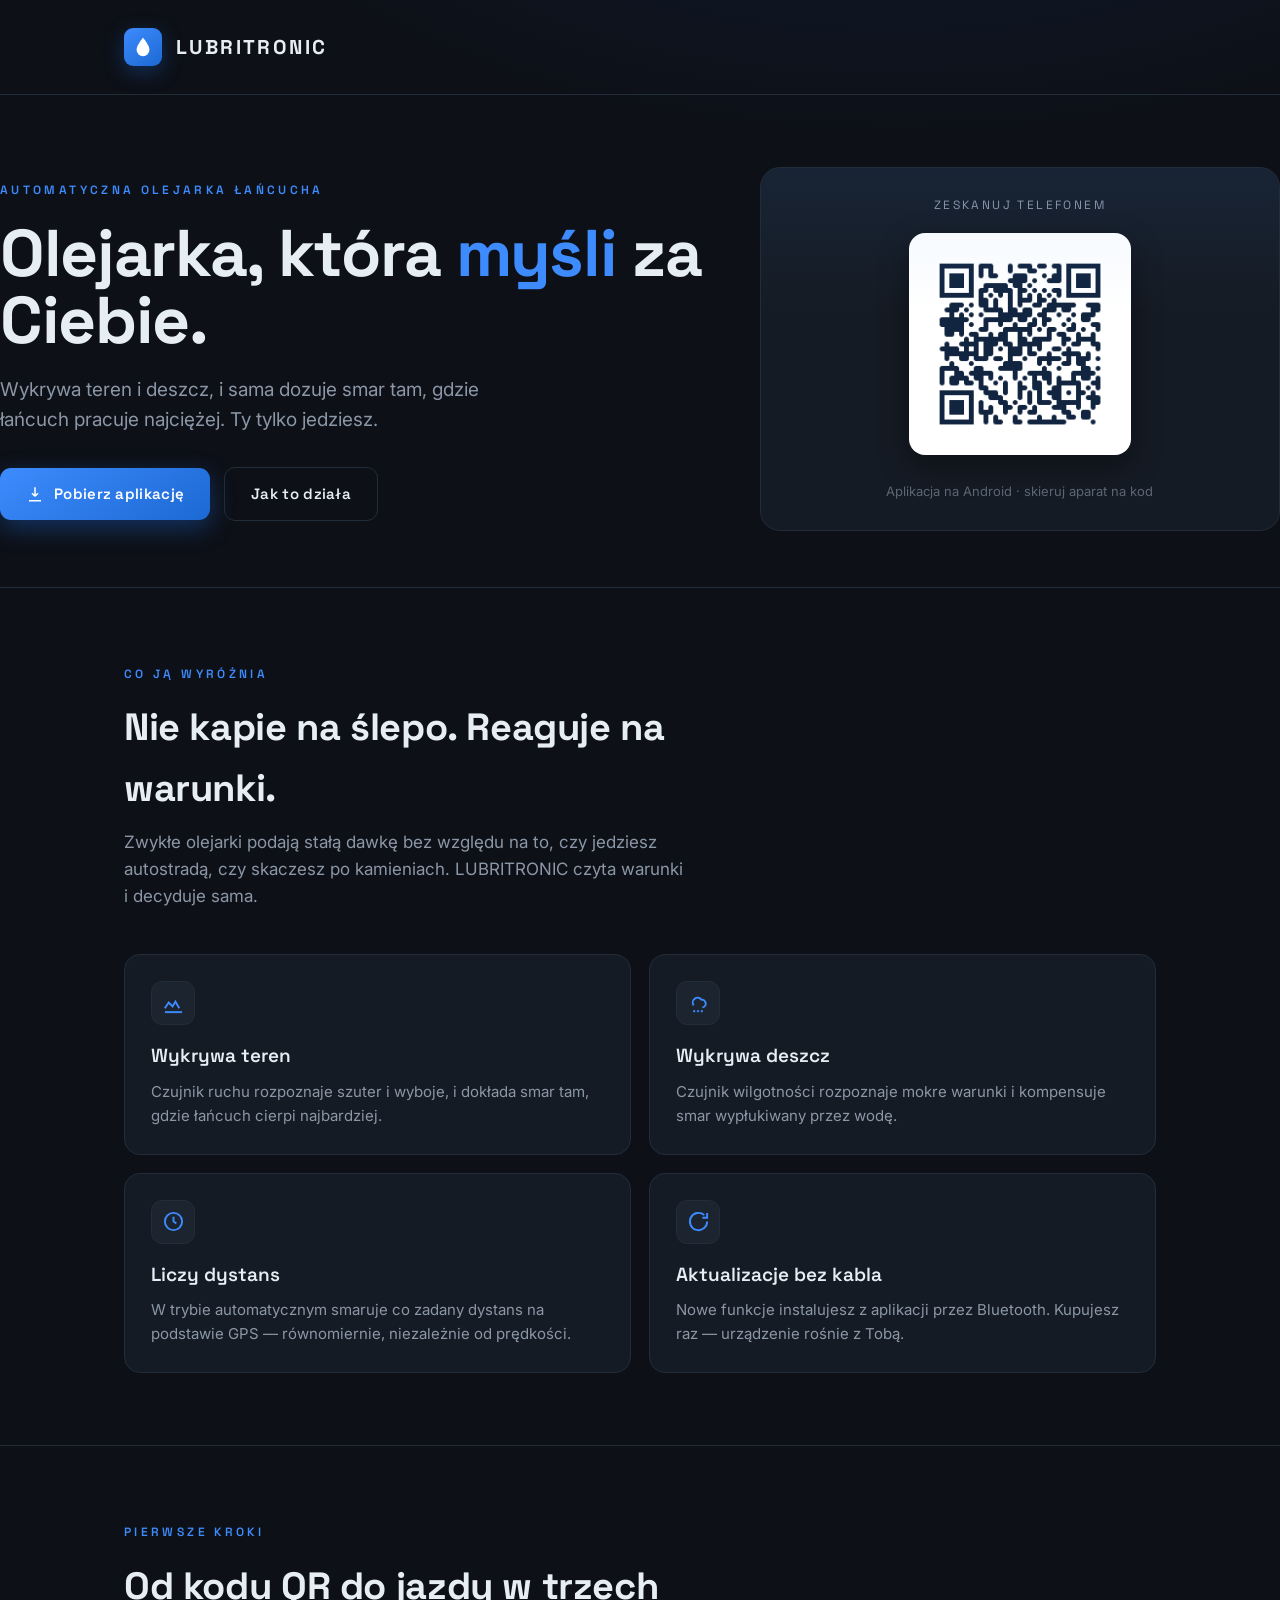
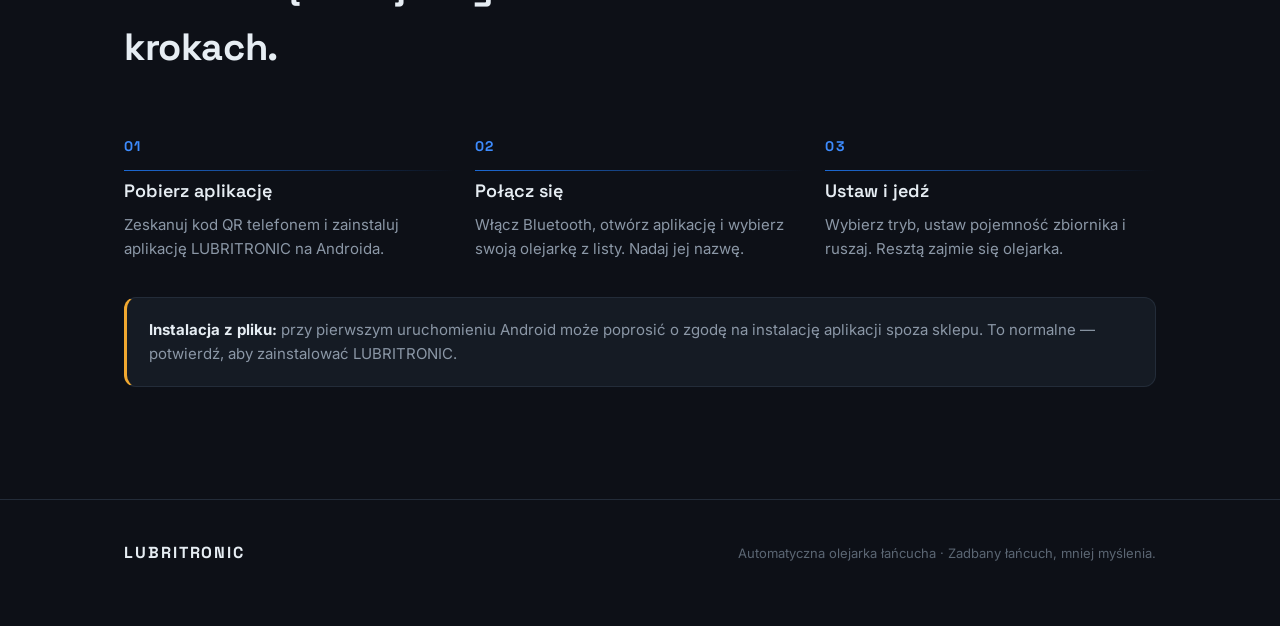
==== index.html @ fbd6f533 "Add files via upload" ====
<!DOCTYPE html>
<html lang="pl">
<head>
<meta charset="UTF-8">
<meta name="viewport" content="width=device-width, initial-scale=1.0">
<title>LUBRITRONIC — Automatyczna olejarka łańcucha</title>
<meta name="description" content="Inteligentna olejarka łańcucha motocyklowego. Wykrywa teren i deszcz, dozuje sama. Pobierz aplikację.">
<link rel="preconnect" href="https://fonts.googleapis.com">
<link rel="preconnect" href="https://fonts.gstatic.com" crossorigin>
<link href="https://fonts.googleapis.com/css2?family=Space+Grotesk:wght@400;500;600;700&family=Inter:wght@400;500;600&display=swap" rel="stylesheet">
<style>
  :root{
    --bg:#0d1017; --surface:#151b24; --surface2:#1c2430;
    --line:#232c39; --blue:#3d8bfd; --blue-deep:#1c69d4;
    --amber:#f0a830; --green:#00d880;
    --text:#e6edf3; --muted:#8b97a6; --dim:#5b6673;
  }
  *{margin:0;padding:0;box-sizing:border-box}
  html{scroll-behavior:smooth}
  body{
    background:var(--bg); color:var(--text);
    font-family:'Inter',system-ui,sans-serif; line-height:1.6;
    -webkit-font-smoothing:antialiased;
    background-image:radial-gradient(1200px 600px at 70% -10%, rgba(29,105,212,.14), transparent 60%);
  }
  .wrap{max-width:1080px;margin:0 auto;padding:0 24px}
  .mono-eyebrow{
    font-family:'Space Grotesk',sans-serif; font-size:12px; letter-spacing:.28em;
    text-transform:uppercase; color:var(--blue); font-weight:600;
  }

  /* HEADER */
  header{padding:28px 0; border-bottom:1px solid var(--line)}
  .brand{display:flex; align-items:center; gap:14px}
  .brand-mark{
    width:38px;height:38px;border-radius:9px;
    background:linear-gradient(145deg,var(--blue),var(--blue-deep));
    display:grid;place-items:center; box-shadow:0 6px 20px rgba(29,105,212,.35);
  }
  .brand-mark svg{width:22px;height:22px}
  .brand-name{font-family:'Space Grotesk',sans-serif; font-weight:700; font-size:20px; letter-spacing:.12em}

  /* HERO */
  .hero{padding:72px 0 56px; display:grid; grid-template-columns:1.15fr .85fr; gap:56px; align-items:center}
  .hero h1{
    font-family:'Space Grotesk',sans-serif; font-weight:700;
    font-size:clamp(38px,6vw,66px); line-height:1.02; letter-spacing:-.02em; margin:18px 0 20px;
  }
  .hero h1 em{font-style:normal; color:var(--blue)}
  .hero p.lead{font-size:19px; color:var(--muted); max-width:44ch; margin-bottom:32px}
  .cta-row{display:flex; gap:14px; flex-wrap:wrap; align-items:center}
  .btn{
    font-family:'Space Grotesk',sans-serif; font-weight:600; font-size:15px;
    padding:14px 26px; border-radius:11px; border:0; cursor:pointer;
    text-decoration:none; display:inline-flex; align-items:center; gap:10px; letter-spacing:.02em;
    transition:transform .15s ease, box-shadow .15s ease;
  }
  .btn-primary{background:linear-gradient(145deg,var(--blue),var(--blue-deep)); color:#fff; box-shadow:0 8px 24px rgba(29,105,212,.4)}
  .btn-primary:hover{transform:translateY(-2px); box-shadow:0 12px 30px rgba(29,105,212,.5)}
  .btn-ghost{background:transparent; color:var(--text); border:1px solid var(--line)}
  .btn-ghost:hover{border-color:var(--blue); color:var(--blue)}

  /* QR CARD */
  .qr-panel{
    background:var(--surface); border:1px solid var(--line); border-radius:20px;
    padding:28px; text-align:center; position:relative; overflow:hidden;
  }
  .qr-panel::before{
    content:""; position:absolute; inset:0;
    background:linear-gradient(180deg, rgba(61,139,253,.08), transparent 40%);
    pointer-events:none;
  }
  .qr-label{font-family:'Space Grotesk',sans-serif; font-size:12px; letter-spacing:.2em; text-transform:uppercase; color:var(--muted); margin-bottom:18px}
  .qr-frame{background:#fff; border-radius:16px; padding:16px; display:inline-block; box-shadow:0 10px 30px rgba(0,0,0,.4)}
  .qr-frame img{width:190px;height:190px;display:block}
  .qr-sub{margin-top:18px; font-size:13px; color:var(--dim)}

  /* FEATURES */
  .section{padding:72px 0; border-top:1px solid var(--line)}
  .section-head{margin-bottom:44px; max-width:56ch}
  .section-head h2{font-family:'Space Grotesk',sans-serif; font-size:clamp(26px,4vw,38px); font-weight:700; letter-spacing:-.01em; margin:12px 0 10px}
  .section-head p{color:var(--muted); font-size:17px}
  .grid{display:grid; grid-template-columns:repeat(2,1fr); gap:18px}
  .card{
    background:var(--surface); border:1px solid var(--line); border-radius:16px; padding:26px;
    transition:border-color .2s ease, transform .2s ease;
  }
  .card:hover{border-color:var(--blue-deep); transform:translateY(-3px)}
  .card-ico{width:44px;height:44px;border-radius:11px; background:var(--surface2); display:grid;place-items:center; margin-bottom:16px; border:1px solid var(--line)}
  .card-ico svg{width:23px;height:23px; stroke:var(--blue)}
  .card h3{font-family:'Space Grotesk',sans-serif; font-size:19px; font-weight:600; margin-bottom:8px}
  .card p{color:var(--muted); font-size:15px}

  /* STEPS */
  .steps{counter-reset:s; display:grid; grid-template-columns:repeat(3,1fr); gap:20px}
  .step{position:relative; padding-top:14px}
  .step::before{
    counter-increment:s; content:"0" counter(s);
    font-family:'Space Grotesk',sans-serif; font-size:14px; font-weight:700; color:var(--blue);
    letter-spacing:.1em; display:block; margin-bottom:12px;
  }
  .step h3{font-family:'Space Grotesk',sans-serif; font-size:18px; font-weight:600; margin-bottom:8px}
  .step p{color:var(--muted); font-size:15px}
  .step-line{height:1px; background:linear-gradient(90deg,var(--blue-deep),transparent); margin-bottom:6px}

  /* NOTE */
  .note{background:var(--surface); border:1px solid var(--line); border-left:3px solid var(--amber); border-radius:12px; padding:20px 22px; color:var(--muted); font-size:15px; margin-top:36px}
  .note b{color:var(--text)}

  /* FOOTER */
  footer{border-top:1px solid var(--line); padding:40px 0 60px; margin-top:40px}
  .foot-row{display:flex; justify-content:space-between; align-items:center; flex-wrap:wrap; gap:16px}
  .foot-brand{font-family:'Space Grotesk',sans-serif; font-weight:700; letter-spacing:.12em; font-size:16px}
  .foot-row p{color:var(--dim); font-size:13px}

  @media(max-width:820px){
    .hero{grid-template-columns:1fr; gap:40px; padding:48px 0}
    .grid{grid-template-columns:1fr}
    .steps{grid-template-columns:1fr; gap:28px}
  }
  @media(prefers-reduced-motion:reduce){*{transition:none!important}}
</style>
</head>
<body>

<header>
  <div class="wrap">
    <div class="brand">
      <div class="brand-mark">
        <svg viewBox="0 0 24 24" fill="none"><path d="M12 2C12 2 5 10 5 15a7 7 0 0 0 14 0c0-5-7-13-7-13Z" fill="#fff"/></svg>
      </div>
      <div class="brand-name">LUBRITRONIC</div>
    </div>
  </div>
</header>

<section class="hero">
  <div class="wrap" style="display:contents">
    <div>
      <span class="mono-eyebrow">Automatyczna olejarka łańcucha</span>
      <h1>Olejarka, która <em>myśli</em> za Ciebie.</h1>
      <p class="lead">Wykrywa teren i deszcz, i sama dozuje smar tam, gdzie łańcuch pracuje najciężej. Ty tylko jedziesz.</p>
      <div class="cta-row">
        <a class="btn btn-primary" href="#pobierz">
          <svg viewBox="0 0 24 24" width="18" height="18" fill="none" stroke="#fff" stroke-width="2"><path d="M12 3v12m0 0 4-4m-4 4-4-4M4 21h16"/></svg>
          Pobierz aplikację
        </a>
        <a class="btn btn-ghost" href="#jak">Jak to działa</a>
      </div>
    </div>
    <div id="pobierz">
      <div class="qr-panel">
        <div class="qr-label">Zeskanuj telefonem</div>
        <div class="qr-frame">
          <img src="[data-uri]" alt="Kod QR do pobrania aplikacji LUBRITRONIC">
        </div>
        <div class="qr-sub">Aplikacja na Android · skieruj aparat na kod</div>
      </div>
    </div>
  </div>
</section>

<section class="section" id="jak">
  <div class="wrap">
    <div class="section-head">
      <span class="mono-eyebrow">Co ją wyróżnia</span>
      <h2>Nie kapie na ślepo. Reaguje na warunki.</h2>
      <p>Zwykłe olejarki podają stałą dawkę bez względu na to, czy jedziesz autostradą, czy skaczesz po kamieniach. LUBRITRONIC czyta warunki i decyduje sama.</p>
    </div>
    <div class="grid">
      <div class="card">
        <div class="card-ico"><svg viewBox="0 0 24 24" fill="none" stroke-width="2"><path d="M3 17l4-6 4 4 3-5 4 7"/><path d="M3 21h18"/></svg></div>
        <h3>Wykrywa teren</h3>
        <p>Czujnik ruchu rozpoznaje szuter i wyboje, i dokłada smar tam, gdzie łańcuch cierpi najbardziej.</p>
      </div>
      <div class="card">
        <div class="card-ico"><svg viewBox="0 0 24 24" fill="none" stroke-width="2"><path d="M7 14a5 5 0 1 1 8-6 4 4 0 0 1 1 8"/><path d="M8 19l-1 2M12 19l-1 2M16 19l-1 2"/></svg></div>
        <h3>Wykrywa deszcz</h3>
        <p>Czujnik wilgotności rozpoznaje mokre warunki i kompensuje smar wypłukiwany przez wodę.</p>
      </div>
      <div class="card">
        <div class="card-ico"><svg viewBox="0 0 24 24" fill="none" stroke-width="2"><circle cx="12" cy="12" r="9"/><path d="M12 7v5l3 2"/></svg></div>
        <h3>Liczy dystans</h3>
        <p>W trybie automatycznym smaruje co zadany dystans na podstawie GPS — równomiernie, niezależnie od prędkości.</p>
      </div>
      <div class="card">
        <div class="card-ico"><svg viewBox="0 0 24 24" fill="none" stroke-width="2"><path d="M21 12a9 9 0 1 1-3-6.7"/><path d="M21 3v5h-5"/></svg></div>
        <h3>Aktualizacje bez kabla</h3>
        <p>Nowe funkcje instalujesz z aplikacji przez Bluetooth. Kupujesz raz — urządzenie rośnie z Tobą.</p>
      </div>
    </div>
  </div>
</section>

<section class="section">
  <div class="wrap">
    <div class="section-head">
      <span class="mono-eyebrow">Pierwsze kroki</span>
      <h2>Od kodu QR do jazdy w trzech krokach.</h2>
    </div>
    <div class="steps">
      <div class="step">
        <div class="step-line"></div>
        <h3>Pobierz aplikację</h3>
        <p>Zeskanuj kod QR telefonem i zainstaluj aplikację LUBRITRONIC na Androida.</p>
      </div>
      <div class="step">
        <div class="step-line"></div>
        <h3>Połącz się</h3>
        <p>Włącz Bluetooth, otwórz aplikację i wybierz swoją olejarkę z listy. Nadaj jej nazwę.</p>
      </div>
      <div class="step">
        <div class="step-line"></div>
        <h3>Ustaw i jedź</h3>
        <p>Wybierz tryb, ustaw pojemność zbiornika i ruszaj. Resztą zajmie się olejarka.</p>
      </div>
    </div>
    <div class="note">
      <b>Instalacja z pliku:</b> przy pierwszym uruchomieniu Android może poprosić o zgodę na instalację aplikacji spoza sklepu. To normalne — potwierdź, aby zainstalować LUBRITRONIC.
    </div>
  </div>
</section>

<footer>
  <div class="wrap">
    <div class="foot-row">
      <div class="foot-brand">LUBRITRONIC</div>
      <p>Automatyczna olejarka łańcucha · Zadbany łańcuch, mniej myślenia.</p>
    </div>
  </div>
</footer>

</body>
</html>
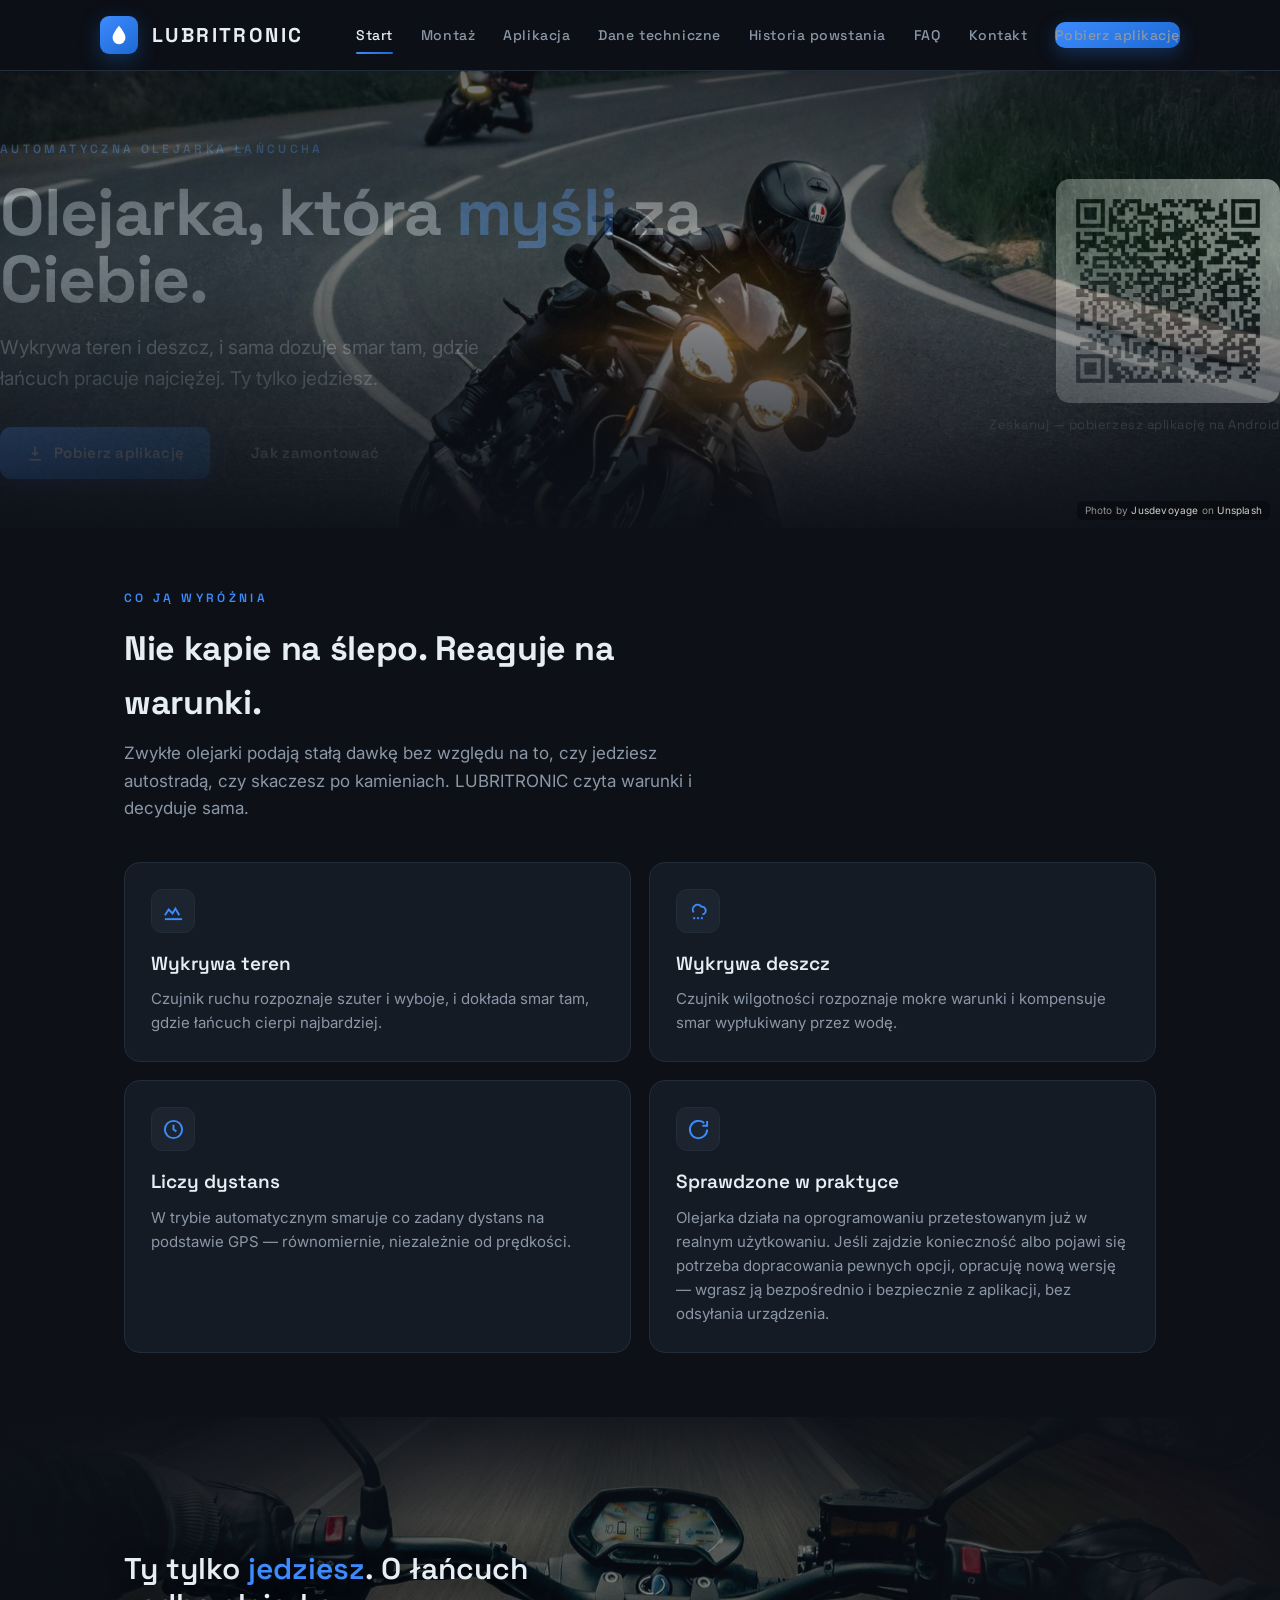
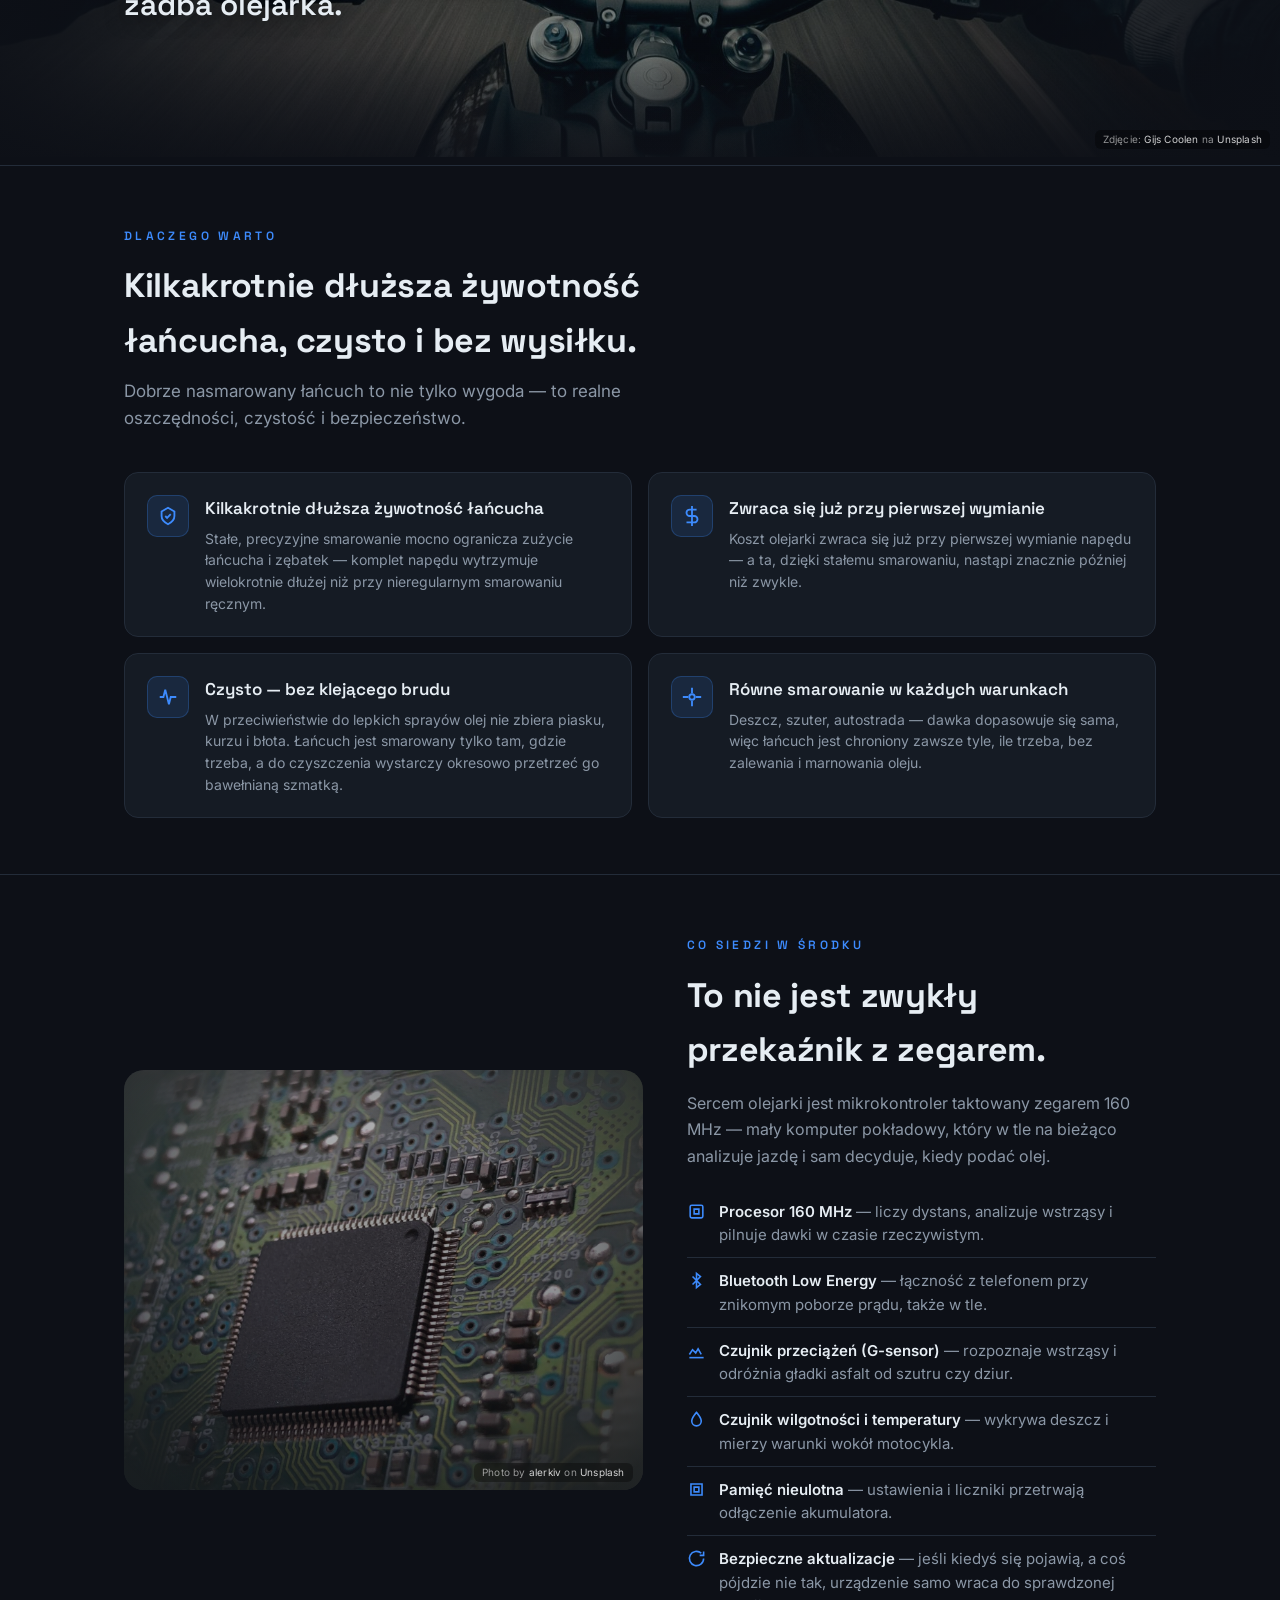
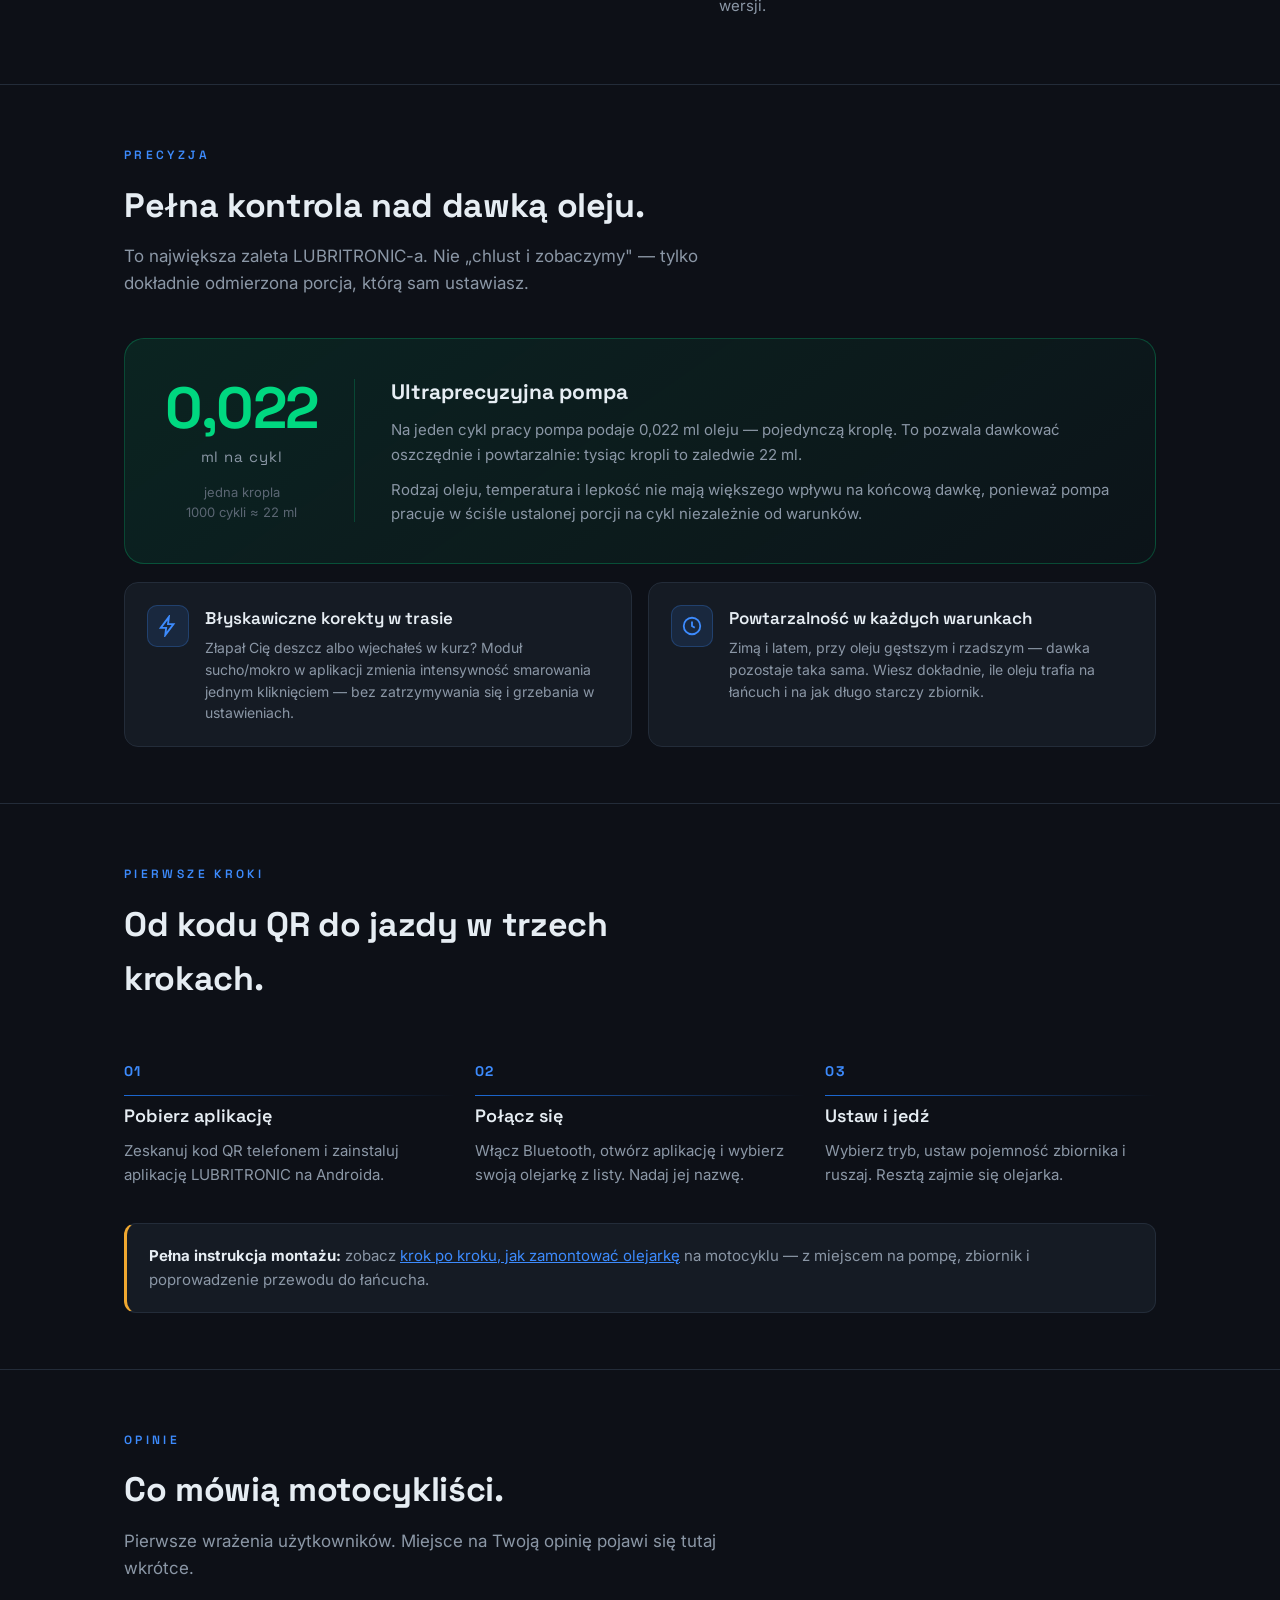
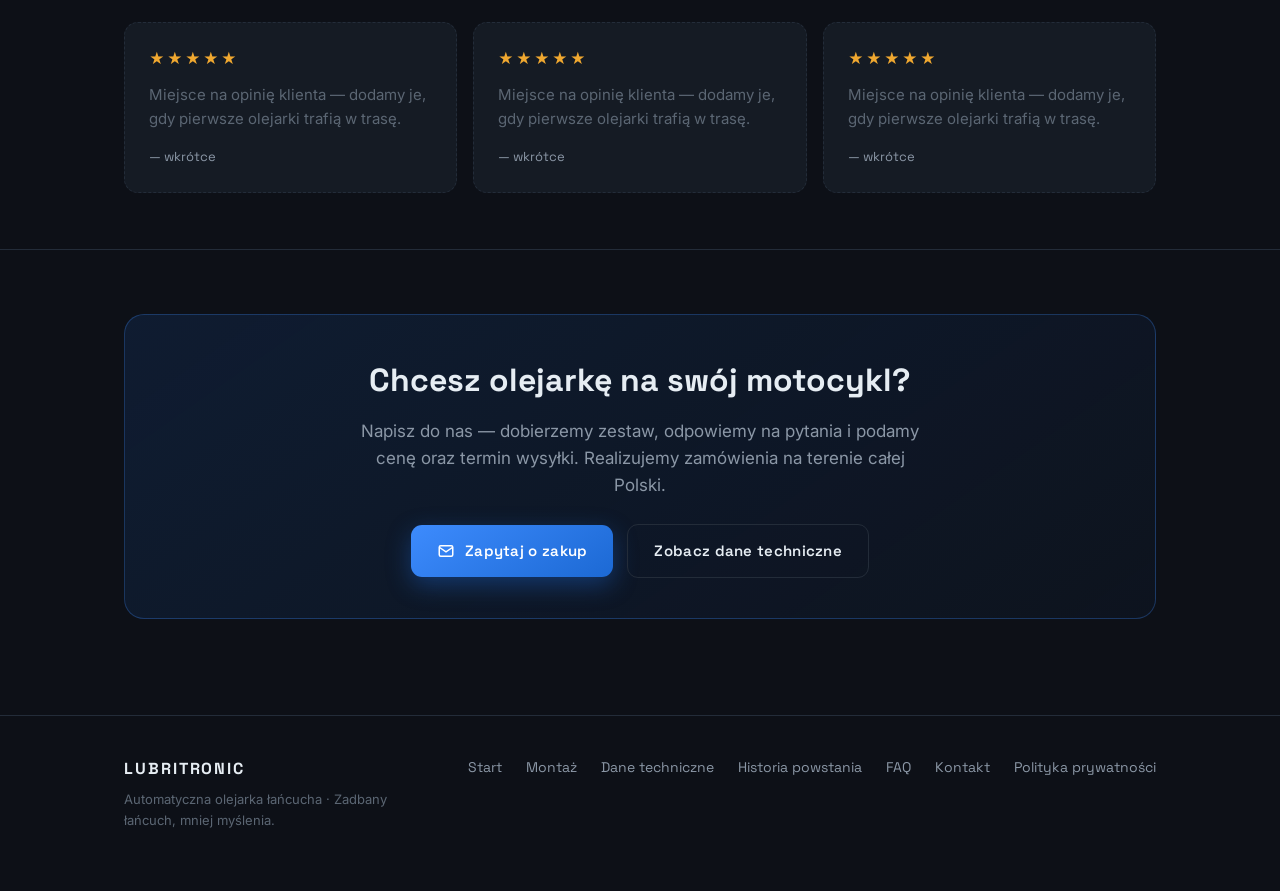
==== commit dce08f22: "strona v13 - nowe screeny, kompensacja temp, poprawki tekstow" ====
--- a/index.html
+++ b/index.html
@@ -5,218 +5,266 @@
 <meta name="viewport" content="width=device-width, initial-scale=1.0">
 <title>LUBRITRONIC — Automatyczna olejarka łańcucha</title>
 <meta name="description" content="Inteligentna olejarka łańcucha motocyklowego. Wykrywa teren i deszcz, dozuje sama. Pobierz aplikację.">
+<link rel="icon" type="image/svg+xml" href="favicon.svg">
 <link rel="preconnect" href="https://fonts.googleapis.com">
 <link rel="preconnect" href="https://fonts.gstatic.com" crossorigin>
 <link href="https://fonts.googleapis.com/css2?family=Space+Grotesk:wght@400;500;600;700&family=Inter:wght@400;500;600&display=swap" rel="stylesheet">
-<style>
-  :root{
-    --bg:#0d1017; --surface:#151b24; --surface2:#1c2430;
-    --line:#232c39; --blue:#3d8bfd; --blue-deep:#1c69d4;
-    --amber:#f0a830; --green:#00d880;
-    --text:#e6edf3; --muted:#8b97a6; --dim:#5b6673;
-  }
-  *{margin:0;padding:0;box-sizing:border-box}
-  html{scroll-behavior:smooth}
-  body{
-    background:var(--bg); color:var(--text);
-    font-family:'Inter',system-ui,sans-serif; line-height:1.6;
-    -webkit-font-smoothing:antialiased;
-    background-image:radial-gradient(1200px 600px at 70% -10%, rgba(29,105,212,.14), transparent 60%);
-  }
-  .wrap{max-width:1080px;margin:0 auto;padding:0 24px}
-  .mono-eyebrow{
-    font-family:'Space Grotesk',sans-serif; font-size:12px; letter-spacing:.28em;
-    text-transform:uppercase; color:var(--blue); font-weight:600;
-  }
-
-  /* HEADER */
-  header{padding:28px 0; border-bottom:1px solid var(--line)}
-  .brand{display:flex; align-items:center; gap:14px}
-  .brand-mark{
-    width:38px;height:38px;border-radius:9px;
-    background:linear-gradient(145deg,var(--blue),var(--blue-deep));
-    display:grid;place-items:center; box-shadow:0 6px 20px rgba(29,105,212,.35);
-  }
-  .brand-mark svg{width:22px;height:22px}
-  .brand-name{font-family:'Space Grotesk',sans-serif; font-weight:700; font-size:20px; letter-spacing:.12em}
-
-  /* HERO */
-  .hero{padding:72px 0 56px; display:grid; grid-template-columns:1.15fr .85fr; gap:56px; align-items:center}
-  .hero h1{
-    font-family:'Space Grotesk',sans-serif; font-weight:700;
-    font-size:clamp(38px,6vw,66px); line-height:1.02; letter-spacing:-.02em; margin:18px 0 20px;
-  }
-  .hero h1 em{font-style:normal; color:var(--blue)}
-  .hero p.lead{font-size:19px; color:var(--muted); max-width:44ch; margin-bottom:32px}
-  .cta-row{display:flex; gap:14px; flex-wrap:wrap; align-items:center}
-  .btn{
-    font-family:'Space Grotesk',sans-serif; font-weight:600; font-size:15px;
-    padding:14px 26px; border-radius:11px; border:0; cursor:pointer;
-    text-decoration:none; display:inline-flex; align-items:center; gap:10px; letter-spacing:.02em;
-    transition:transform .15s ease, box-shadow .15s ease;
-  }
-  .btn-primary{background:linear-gradient(145deg,var(--blue),var(--blue-deep)); color:#fff; box-shadow:0 8px 24px rgba(29,105,212,.4)}
-  .btn-primary:hover{transform:translateY(-2px); box-shadow:0 12px 30px rgba(29,105,212,.5)}
-  .btn-ghost{background:transparent; color:var(--text); border:1px solid var(--line)}
-  .btn-ghost:hover{border-color:var(--blue); color:var(--blue)}
-
-  /* QR CARD */
-  .qr-panel{
-    background:var(--surface); border:1px solid var(--line); border-radius:20px;
-    padding:28px; text-align:center; position:relative; overflow:hidden;
-  }
-  .qr-panel::before{
-    content:""; position:absolute; inset:0;
-    background:linear-gradient(180deg, rgba(61,139,253,.08), transparent 40%);
-    pointer-events:none;
-  }
-  .qr-label{font-family:'Space Grotesk',sans-serif; font-size:12px; letter-spacing:.2em; text-transform:uppercase; color:var(--muted); margin-bottom:18px}
-  .qr-frame{background:#fff; border-radius:16px; padding:16px; display:inline-block; box-shadow:0 10px 30px rgba(0,0,0,.4)}
-  .qr-frame img{width:190px;height:190px;display:block}
-  .qr-sub{margin-top:18px; font-size:13px; color:var(--dim)}
-
-  /* FEATURES */
-  .section{padding:72px 0; border-top:1px solid var(--line)}
-  .section-head{margin-bottom:44px; max-width:56ch}
-  .section-head h2{font-family:'Space Grotesk',sans-serif; font-size:clamp(26px,4vw,38px); font-weight:700; letter-spacing:-.01em; margin:12px 0 10px}
-  .section-head p{color:var(--muted); font-size:17px}
-  .grid{display:grid; grid-template-columns:repeat(2,1fr); gap:18px}
-  .card{
-    background:var(--surface); border:1px solid var(--line); border-radius:16px; padding:26px;
-    transition:border-color .2s ease, transform .2s ease;
-  }
-  .card:hover{border-color:var(--blue-deep); transform:translateY(-3px)}
-  .card-ico{width:44px;height:44px;border-radius:11px; background:var(--surface2); display:grid;place-items:center; margin-bottom:16px; border:1px solid var(--line)}
-  .card-ico svg{width:23px;height:23px; stroke:var(--blue)}
-  .card h3{font-family:'Space Grotesk',sans-serif; font-size:19px; font-weight:600; margin-bottom:8px}
-  .card p{color:var(--muted); font-size:15px}
-
-  /* STEPS */
-  .steps{counter-reset:s; display:grid; grid-template-columns:repeat(3,1fr); gap:20px}
-  .step{position:relative; padding-top:14px}
-  .step::before{
-    counter-increment:s; content:"0" counter(s);
-    font-family:'Space Grotesk',sans-serif; font-size:14px; font-weight:700; color:var(--blue);
-    letter-spacing:.1em; display:block; margin-bottom:12px;
-  }
-  .step h3{font-family:'Space Grotesk',sans-serif; font-size:18px; font-weight:600; margin-bottom:8px}
-  .step p{color:var(--muted); font-size:15px}
-  .step-line{height:1px; background:linear-gradient(90deg,var(--blue-deep),transparent); margin-bottom:6px}
-
-  /* NOTE */
-  .note{background:var(--surface); border:1px solid var(--line); border-left:3px solid var(--amber); border-radius:12px; padding:20px 22px; color:var(--muted); font-size:15px; margin-top:36px}
-  .note b{color:var(--text)}
-
-  /* FOOTER */
-  footer{border-top:1px solid var(--line); padding:40px 0 60px; margin-top:40px}
-  .foot-row{display:flex; justify-content:space-between; align-items:center; flex-wrap:wrap; gap:16px}
-  .foot-brand{font-family:'Space Grotesk',sans-serif; font-weight:700; letter-spacing:.12em; font-size:16px}
-  .foot-row p{color:var(--dim); font-size:13px}
-
-  @media(max-width:820px){
-    .hero{grid-template-columns:1fr; gap:40px; padding:48px 0}
-    .grid{grid-template-columns:1fr}
-    .steps{grid-template-columns:1fr; gap:28px}
-  }
-  @media(prefers-reduced-motion:reduce){*{transition:none!important}}
-</style>
+<link rel="stylesheet" href="style.css">
 </head>
 <body>
 
 <header>
-  <div class="wrap">
-    <div class="brand">
+  <div class="wrap nav">
+    <a class="brand" href="index.html">
       <div class="brand-mark">
         <svg viewBox="0 0 24 24" fill="none"><path d="M12 2C12 2 5 10 5 15a7 7 0 0 0 14 0c0-5-7-13-7-13Z" fill="#fff"/></svg>
       </div>
       <div class="brand-name">LUBRITRONIC</div>
-    </div>
+    </a>
+    <button class="nav-toggle" aria-label="Menu" onclick="document.getElementById('navlinks').classList.toggle('show')">
+      <svg viewBox="0 0 24 24" fill="none" stroke-width="2"><path d="M4 6h16M4 12h16M4 18h16"/></svg>
+    </button>
+    <ul class="nav-links" id="navlinks">
+      <li><a href="index.html" class="active">Start</a></li>
+      <li><a href="montaz.html">Montaż</a></li>
+      <li><a href="aplikacja.html">Aplikacja</a></li>
+      <li><a href="dane.html">Dane techniczne</a></li>
+      <li><a href="historia-powstania.html">Historia powstania</a></li>
+      <li><a href="faq.html">FAQ</a></li>
+      <li><a href="kontakt.html">Kontakt</a></li>
+      <li><a href="https://drive.usercontent.google.com/download?id=1QvqHh__F5-ibLGWXdDCIIiWxTKz9BSBk&export=download&confirm=t" class="nav-cta">Pobierz aplikację</a></li>
+    </ul>
   </div>
 </header>
 
-<section class="hero">
-  <div class="wrap" style="display:contents">
-    <div>
-      <span class="mono-eyebrow">Automatyczna olejarka łańcucha</span>
-      <h1>Olejarka, która <em>myśli</em> za Ciebie.</h1>
-      <p class="lead">Wykrywa teren i deszcz, i sama dozuje smar tam, gdzie łańcuch pracuje najciężej. Ty tylko jedziesz.</p>
-      <div class="cta-row">
-        <a class="btn btn-primary" href="#pobierz">
-          <svg viewBox="0 0 24 24" width="18" height="18" fill="none" stroke="#fff" stroke-width="2"><path d="M12 3v12m0 0 4-4m-4 4-4-4M4 21h16"/></svg>
-          Pobierz aplikację
-        </a>
-        <a class="btn btn-ghost" href="#jak">Jak to działa</a>
-      </div>
-    </div>
-    <div id="pobierz">
-      <div class="qr-panel">
-        <div class="qr-label">Zeskanuj telefonem</div>
-        <div class="qr-frame">
-          <img src="[data-uri]" alt="Kod QR do pobrania aplikacji LUBRITRONIC">
+<div class="hero-vignette">
+  <div class="hero-bg"></div>
+  <div class="hero-fade"></div>
+  <div class="photo-credit">Photo by <a href="https://unsplash.com/@jusdevoyage?utm_source=unsplash&utm_medium=referral" target="_blank" rel="noopener">Jusdevoyage</a> on <a href="https://unsplash.com/photos/black-sports-bike-on-road-during-daytime-FKX59fPYpiA?utm_source=unsplash&utm_medium=referral" target="_blank" rel="noopener">Unsplash</a></div>
+  <section class="hero">
+    <div class="wrap" style="display:contents">
+      <div>
+        <span class="mono-eyebrow">Automatyczna olejarka łańcucha</span>
+        <h1>Olejarka, która <em>myśli</em> za Ciebie.</h1>
+        <p class="lead">Wykrywa teren i deszcz, i sama dozuje smar tam, gdzie łańcuch pracuje najciężej. Ty tylko jedziesz.</p>
+        <div class="cta-row">
+          <a class="btn btn-primary" href="https://drive.usercontent.google.com/download?id=1QvqHh__F5-ibLGWXdDCIIiWxTKz9BSBk&export=download&confirm=t">
+            <svg viewBox="0 0 24 24" width="18" height="18" fill="none" stroke="#fff" stroke-width="2"><path d="M12 3v12m0 0 4-4m-4 4-4-4M4 21h16"/></svg>
+            Pobierz aplikację
+          </a>
+          <a class="btn btn-ghost" href="montaz.html">Jak zamontować</a>
         </div>
-        <div class="qr-sub">Aplikacja na Android · skieruj aparat na kod</div>
-      </div>
-    </div>
-  </div>
-</section>
+      </div>
+      <div id="pobierz" class="qr-corner">
+        <div class="qr-bare">
+          <img src="qr.png" alt="Kod QR do pobrania aplikacji LUBRITRONIC" onerror="this.style.display='none'">
+        </div>
+        <div class="qr-caption">Zeskanuj — pobierzesz aplikację na Android</div>
+      </div>
+    </div>
+  </section>
+</div>
 
 <section class="section" id="jak">
   <div class="wrap">
-    <div class="section-head">
+    <div class="section-head reveal">
       <span class="mono-eyebrow">Co ją wyróżnia</span>
       <h2>Nie kapie na ślepo. Reaguje na warunki.</h2>
       <p>Zwykłe olejarki podają stałą dawkę bez względu na to, czy jedziesz autostradą, czy skaczesz po kamieniach. LUBRITRONIC czyta warunki i decyduje sama.</p>
     </div>
     <div class="grid">
-      <div class="card">
+      <div class="card reveal">
         <div class="card-ico"><svg viewBox="0 0 24 24" fill="none" stroke-width="2"><path d="M3 17l4-6 4 4 3-5 4 7"/><path d="M3 21h18"/></svg></div>
         <h3>Wykrywa teren</h3>
         <p>Czujnik ruchu rozpoznaje szuter i wyboje, i dokłada smar tam, gdzie łańcuch cierpi najbardziej.</p>
       </div>
-      <div class="card">
+      <div class="card reveal">
         <div class="card-ico"><svg viewBox="0 0 24 24" fill="none" stroke-width="2"><path d="M7 14a5 5 0 1 1 8-6 4 4 0 0 1 1 8"/><path d="M8 19l-1 2M12 19l-1 2M16 19l-1 2"/></svg></div>
         <h3>Wykrywa deszcz</h3>
         <p>Czujnik wilgotności rozpoznaje mokre warunki i kompensuje smar wypłukiwany przez wodę.</p>
       </div>
-      <div class="card">
+      <div class="card reveal">
         <div class="card-ico"><svg viewBox="0 0 24 24" fill="none" stroke-width="2"><circle cx="12" cy="12" r="9"/><path d="M12 7v5l3 2"/></svg></div>
         <h3>Liczy dystans</h3>
         <p>W trybie automatycznym smaruje co zadany dystans na podstawie GPS — równomiernie, niezależnie od prędkości.</p>
       </div>
-      <div class="card">
+      <div class="card reveal">
         <div class="card-ico"><svg viewBox="0 0 24 24" fill="none" stroke-width="2"><path d="M21 12a9 9 0 1 1-3-6.7"/><path d="M21 3v5h-5"/></svg></div>
-        <h3>Aktualizacje bez kabla</h3>
-        <p>Nowe funkcje instalujesz z aplikacji przez Bluetooth. Kupujesz raz — urządzenie rośnie z Tobą.</p>
-      </div>
-    </div>
-  </div>
-</section>
-
-<section class="section">
-  <div class="wrap">
-    <div class="section-head">
+        <h3>Sprawdzone w praktyce</h3>
+        <p>Olejarka działa na oprogramowaniu przetestowanym już w realnym użytkowaniu. Jeśli zajdzie konieczność albo pojawi się potrzeba dopracowania pewnych opcji, opracuję nową wersję — wgrasz ją bezpośrednio i bezpiecznie z aplikacji, bez odsyłania urządzenia.</p>
+      </div>
+    </div>
+  </div>
+</section>
+
+<div class="break-band">
+  <div class="bb-bg"></div>
+  <div class="bb-fade"></div>
+  <div class="photo-credit">Zdjęcie: <a href="https://unsplash.com/@gijsparadijs?utm_source=unsplash&utm_medium=referral" target="_blank" rel="noopener">Gijs Coolen</a> na <a href="https://unsplash.com/photos/black-and-gray-motorcycle-on-road-during-daytime-CRmcBeINxtg?utm_source=unsplash&utm_medium=referral" target="_blank" rel="noopener">Unsplash</a></div>
+  <div class="wrap bb-quote">
+    <p>Ty tylko <em>jedziesz</em>. O łańcuch zadba olejarka.</p>
+  </div>
+</div>
+
+<section class="section">
+  <div class="wrap">
+    <div class="section-head reveal">
+      <span class="mono-eyebrow">Dlaczego warto</span>
+      <h2>Kilkakrotnie dłuższa żywotność łańcucha, czysto i bez wysiłku.</h2>
+      <p>Dobrze nasmarowany łańcuch to nie tylko wygoda — to realne oszczędności, czystość i bezpieczeństwo.</p>
+    </div>
+    <div class="benefits">
+      <div class="benefit reveal">
+        <div class="b-ico"><svg viewBox="0 0 24 24" fill="none" stroke-width="2"><path d="M12 3l7 4v5c0 4-3 7-7 9-4-2-7-5-7-9V7z"/><path d="M9 12l2 2 4-4"/></svg></div>
+        <div><h3>Kilkakrotnie dłuższa żywotność łańcucha</h3><p>Stałe, precyzyjne smarowanie mocno ogranicza zużycie łańcucha i zębatek — komplet napędu wytrzymuje wielokrotnie dłużej niż przy nieregularnym smarowaniu ręcznym.</p></div>
+      </div>
+      <div class="benefit reveal">
+        <div class="b-ico"><svg viewBox="0 0 24 24" fill="none" stroke-width="2"><path d="M12 1v22M17 5H9.5a3.5 3.5 0 0 0 0 7h5a3.5 3.5 0 0 1 0 7H6"/></svg></div>
+        <div><h3>Zwraca się już przy pierwszej wymianie</h3><p>Koszt olejarki zwraca się już przy pierwszej wymianie napędu — a ta, dzięki stałemu smarowaniu, nastąpi znacznie później niż zwykle.</p></div>
+      </div>
+      <div class="benefit reveal">
+        <div class="b-ico"><svg viewBox="0 0 24 24" fill="none" stroke-width="2"><path d="M3 12h4l2-8 4 16 2-8h6"/></svg></div>
+        <div><h3>Czysto — bez klejącego brudu</h3><p>W przeciwieństwie do lepkich sprayów olej nie zbiera piasku, kurzu i błota. Łańcuch jest smarowany tylko tam, gdzie trzeba, a do czyszczenia wystarczy okresowo przetrzeć go bawełnianą szmatką.</p></div>
+      </div>
+      <div class="benefit reveal">
+        <div class="b-ico"><svg viewBox="0 0 24 24" fill="none" stroke-width="2"><path d="M12 2v6m0 8v6M2 12h6m8 0h6"/><circle cx="12" cy="12" r="3"/></svg></div>
+        <div><h3>Równe smarowanie w każdych warunkach</h3><p>Deszcz, szuter, autostrada — dawka dopasowuje się sama, więc łańcuch jest chroniony zawsze tyle, ile trzeba, bez zalewania i marnowania oleju.</p></div>
+      </div>
+    </div>
+  </div>
+</section>
+
+
+<!-- ELEKTRONIKA -->
+<section class="section">
+  <div class="wrap">
+    <div class="tech-split">
+      <div class="tech-photo reveal">
+        <div class="tp-blur"></div>
+        <div class="tp-sharp"></div>
+        <div class="tp-tint"></div>
+        <div class="photo-credit">Photo by <a href="https://unsplash.com/@aler?utm_source=unsplash&utm_medium=referral" target="_blank" rel="noopener">alerkiv</a> on <a href="https://unsplash.com/photos/close-up-photography-of-green-motherboard--9jmFkN-_U4?utm_source=unsplash&utm_medium=referral" target="_blank" rel="noopener">Unsplash</a></div>
+      </div>
+      <div class="reveal">
+        <span class="mono-eyebrow">Co siedzi w środku</span>
+        <h2 style="font-family:'Space Grotesk',sans-serif; font-size:clamp(24px,4vw,34px); font-weight:700; margin:12px 0 12px; letter-spacing:-.01em">To nie jest zwykły przekaźnik z zegarem.</h2>
+        <p style="color:var(--muted); font-size:16px; line-height:1.65">Sercem olejarki jest mikrokontroler taktowany zegarem 160 MHz — mały komputer pokładowy, który w tle na bieżąco analizuje jazdę i sam decyduje, kiedy podać olej.</p>
+        <ul class="spec-list">
+          <li><svg viewBox="0 0 24 24" fill="none" stroke-width="2"><rect x="4" y="4" width="16" height="16" rx="2"/><path d="M9 9h6v6H9z"/></svg><span><b>Procesor 160 MHz</b> — liczy dystans, analizuje wstrząsy i pilnuje dawki w czasie rzeczywistym.</span></li>
+          <li><svg viewBox="0 0 24 24" fill="none" stroke-width="2"><path d="M7 7l10 10-5 4V3l5 4L7 17"/></svg><span><b>Bluetooth Low Energy</b> — łączność z telefonem przy znikomym poborze prądu, także w tle.</span></li>
+          <li><svg viewBox="0 0 24 24" fill="none" stroke-width="2"><path d="M3 17l4-6 4 4 3-5 4 7"/><path d="M3 21h18"/></svg><span><b>Czujnik przeciążeń (G-sensor)</b> — rozpoznaje wstrząsy i odróżnia gładki asfalt od szutru czy dziur.</span></li>
+          <li><svg viewBox="0 0 24 24" fill="none" stroke-width="2"><path d="M12 3s6 7 6 11a6 6 0 0 1-12 0c0-4 6-11 6-11Z"/></svg><span><b>Czujnik wilgotności i temperatury</b> — wykrywa deszcz i mierzy warunki wokół motocykla.</span></li>
+          <li><svg viewBox="0 0 24 24" fill="none" stroke-width="2"><path d="M5 5h14v14H5z"/><path d="M9 9h6v6H9z"/></svg><span><b>Pamięć nieulotna</b> — ustawienia i liczniki przetrwają odłączenie akumulatora.</span></li>
+          <li><svg viewBox="0 0 24 24" fill="none" stroke-width="2"><path d="M21 12a9 9 0 1 1-3-6.7"/><path d="M21 3v5h-5"/></svg><span><b>Bezpieczne aktualizacje</b> — jeśli kiedyś się pojawią, a coś pójdzie nie tak, urządzenie samo wraca do sprawdzonej wersji.</span></li>
+        </ul>
+      </div>
+    </div>
+  </div>
+</section>
+
+<!-- PRECYZJA DAWKI -->
+<section class="section">
+  <div class="wrap">
+    <div class="section-head reveal">
+      <span class="mono-eyebrow">Precyzja</span>
+      <h2>Pełna kontrola nad dawką oleju.</h2>
+      <p>To największa zaleta LUBRITRONIC-a. Nie „chlust i zobaczymy" — tylko dokładnie odmierzona porcja, którą sam ustawiasz.</p>
+    </div>
+
+    <div class="dose-band reveal">
+      <div class="dose-figure">
+        <div class="num">0,022</div>
+        <div class="unit">ml na cykl</div>
+        <div class="sub">jedna kropla<br>1000 cykli ≈ 22 ml</div>
+      </div>
+      <div class="dose-body">
+        <h3>Ultraprecyzyjna pompa</h3>
+        <p>Na jeden cykl pracy pompa podaje 0,022 ml oleju — pojedynczą kroplę. To pozwala dawkować oszczędnie i powtarzalnie: tysiąc kropli to zaledwie 22 ml.</p>
+        <p>Rodzaj oleju, temperatura i lepkość nie mają większego wpływu na końcową dawkę, ponieważ pompa pracuje w ściśle ustalonej porcji na cykl niezależnie od warunków.</p>
+      </div>
+    </div>
+
+    <div class="benefits" style="margin-top:18px">
+      <div class="benefit reveal">
+        <div class="b-ico"><svg viewBox="0 0 24 24" fill="none" stroke-width="2"><path d="M13 2L4 14h6l-1 8 9-12h-6z"/></svg></div>
+        <div><h3>Błyskawiczne korekty w trasie</h3><p>Złapał Cię deszcz albo wjechałeś w kurz? Moduł sucho/mokro w aplikacji zmienia intensywność smarowania jednym kliknięciem — bez zatrzymywania się i grzebania w ustawieniach.</p></div>
+      </div>
+      <div class="benefit reveal">
+        <div class="b-ico"><svg viewBox="0 0 24 24" fill="none" stroke-width="2"><circle cx="12" cy="12" r="9"/><path d="M12 7v5l3 2"/></svg></div>
+        <div><h3>Powtarzalność w każdych warunkach</h3><p>Zimą i latem, przy oleju gęstszym i rzadszym — dawka pozostaje taka sama. Wiesz dokładnie, ile oleju trafia na łańcuch i na jak długo starczy zbiornik.</p></div>
+      </div>
+    </div>
+  </div>
+</section>
+
+<section class="section">
+  <div class="wrap">
+    <div class="section-head reveal">
       <span class="mono-eyebrow">Pierwsze kroki</span>
       <h2>Od kodu QR do jazdy w trzech krokach.</h2>
     </div>
     <div class="steps">
-      <div class="step">
+      <div class="step reveal">
         <div class="step-line"></div>
         <h3>Pobierz aplikację</h3>
         <p>Zeskanuj kod QR telefonem i zainstaluj aplikację LUBRITRONIC na Androida.</p>
       </div>
-      <div class="step">
+      <div class="step reveal">
         <div class="step-line"></div>
         <h3>Połącz się</h3>
         <p>Włącz Bluetooth, otwórz aplikację i wybierz swoją olejarkę z listy. Nadaj jej nazwę.</p>
       </div>
-      <div class="step">
+      <div class="step reveal">
         <div class="step-line"></div>
         <h3>Ustaw i jedź</h3>
         <p>Wybierz tryb, ustaw pojemność zbiornika i ruszaj. Resztą zajmie się olejarka.</p>
       </div>
     </div>
     <div class="note">
-      <b>Instalacja z pliku:</b> przy pierwszym uruchomieniu Android może poprosić o zgodę na instalację aplikacji spoza sklepu. To normalne — potwierdź, aby zainstalować LUBRITRONIC.
+      <b>Pełna instrukcja montażu:</b> zobacz <a href="montaz.html" style="color:var(--blue)">krok po kroku, jak zamontować olejarkę</a> na motocyklu — z miejscem na pompę, zbiornik i poprowadzenie przewodu do łańcucha.
+    </div>
+  </div>
+</section>
+
+<section class="section">
+  <div class="wrap">
+    <div class="section-head reveal">
+      <span class="mono-eyebrow">Opinie</span>
+      <h2>Co mówią motocykliści.</h2>
+      <p>Pierwsze wrażenia użytkowników. Miejsce na Twoją opinię pojawi się tutaj wkrótce.</p>
+    </div>
+    <div class="reviews">
+      <div class="review placeholder reveal">
+        <div class="stars">★★★★★</div>
+        <p>Miejsce na opinię klienta — dodamy je, gdy pierwsze olejarki trafią w trasę.</p>
+        <div class="who">— wkrótce</div>
+      </div>
+      <div class="review placeholder reveal">
+        <div class="stars">★★★★★</div>
+        <p>Miejsce na opinię klienta — dodamy je, gdy pierwsze olejarki trafią w trasę.</p>
+        <div class="who">— wkrótce</div>
+      </div>
+      <div class="review placeholder reveal">
+        <div class="stars">★★★★★</div>
+        <p>Miejsce na opinię klienta — dodamy je, gdy pierwsze olejarki trafią w trasę.</p>
+        <div class="who">— wkrótce</div>
+      </div>
+    </div>
+  </div>
+</section>
+
+<section class="section">
+  <div class="wrap">
+    <div class="buy-band reveal">
+      <h2>Chcesz olejarkę na swój motocykl?</h2>
+      <p>Napisz do nas — dobierzemy zestaw, odpowiemy na pytania i podamy cenę oraz termin wysyłki. Realizujemy zamówienia na terenie całej Polski.</p>
+      <div class="cta-row">
+        <a class="btn btn-primary" href="kontakt.html">
+          <svg viewBox="0 0 24 24" width="18" height="18" fill="none" stroke="#fff" stroke-width="2"><rect x="3" y="5" width="18" height="14" rx="2"/><path d="m3 7 9 6 9-6"/></svg>
+          Zapytaj o zakup
+        </a>
+        <a class="btn btn-ghost" href="dane.html">Zobacz dane techniczne</a>
+      </div>
     </div>
   </div>
 </section>
@@ -224,11 +272,29 @@
 <footer>
   <div class="wrap">
     <div class="foot-row">
-      <div class="foot-brand">LUBRITRONIC</div>
-      <p>Automatyczna olejarka łańcucha · Zadbany łańcuch, mniej myślenia.</p>
+      <div class="foot-col">
+        <div class="foot-brand">LUBRITRONIC</div>
+        <p>Automatyczna olejarka łańcucha · Zadbany łańcuch, mniej myślenia.</p>
+      </div>
+      <nav class="foot-nav">
+        <a href="index.html">Start</a>
+        <a href="montaz.html">Montaż</a>
+        <a href="dane.html">Dane techniczne</a>
+        <a href="historia-powstania.html">Historia powstania</a>
+        <a href="faq.html">FAQ</a>
+        <a href="kontakt.html">Kontakt</a>
+        <a href="polityka-prywatnosci.html">Polityka prywatności</a>
+      </nav>
     </div>
   </div>
 </footer>
+
+<script>
+  const io = new IntersectionObserver((entries)=>{
+    entries.forEach(e=>{ if(e.isIntersecting){ e.target.classList.add('in'); io.unobserve(e.target); }});
+  },{threshold:.12});
+  document.querySelectorAll('.reveal').forEach(el=>io.observe(el));
+</script>
 
 </body>
 </html>
--- a/style.css
+++ b/style.css
@@ -0,0 +1,529 @@
+/* =========================================================
+   LUBRITRONIC — wspólny arkusz stylów
+   Space Grotesk (display) + Inter (body), ciemny motyw
+   ========================================================= */
+:root{
+  --bg:#0d1017; --surface:#151b24; --surface2:#1c2430;
+  --line:#232c39; --blue:#3d8bfd; --blue-deep:#1c69d4;
+  --amber:#f0a830; --green:#00d880;
+  --text:#e6edf3; --muted:#8b97a6; --dim:#5b6673;
+}
+*{margin:0;padding:0;box-sizing:border-box}
+html{scroll-behavior:smooth}
+body{
+  background:var(--bg); color:var(--text);
+  font-family:'Inter',system-ui,sans-serif; line-height:1.6;
+  -webkit-font-smoothing:antialiased;
+  background-image:radial-gradient(1200px 600px at 70% -10%, rgba(29,105,212,.14), transparent 60%);
+}
+.wrap{max-width:1080px;margin:0 auto;padding:0 24px}
+.mono-eyebrow{
+  font-family:'Space Grotesk',sans-serif; font-size:12px; letter-spacing:.28em;
+  text-transform:uppercase; color:var(--blue); font-weight:600;
+}
+a{color:inherit}
+
+/* ---------- HEADER / NAV ---------- */
+header{position:sticky; top:0; z-index:50;
+  background:rgba(13,16,23,.82); backdrop-filter:blur(12px);
+  border-bottom:1px solid var(--line)}
+.nav{display:flex; align-items:center; justify-content:space-between; padding:16px 0; gap:20px}
+.brand{display:flex; align-items:center; gap:14px; text-decoration:none}
+.brand-mark{
+  width:38px;height:38px;border-radius:9px;
+  background:linear-gradient(145deg,var(--blue),var(--blue-deep));
+  display:grid;place-items:center; box-shadow:0 6px 20px rgba(29,105,212,.35); flex:none;
+}
+.brand-mark svg{width:22px;height:22px}
+.brand-name{font-family:'Space Grotesk',sans-serif; font-weight:700; font-size:20px; letter-spacing:.12em}
+.nav-links{display:flex; align-items:center; gap:28px; list-style:none}
+.nav-links a{
+  font-family:'Space Grotesk',sans-serif; font-size:14px; font-weight:500;
+  letter-spacing:.04em; text-decoration:none; color:var(--muted);
+  transition:color .15s ease; padding:4px 0; position:relative;
+}
+.nav-links a:hover{color:var(--text)}
+.nav-links a.active{color:var(--text)}
+.nav-links a.active::after{
+  content:""; position:absolute; left:0; right:0; bottom:-6px; height:2px;
+  background:linear-gradient(90deg,var(--blue),var(--blue-deep)); border-radius:2px;
+}
+.nav-cta{
+  font-family:'Space Grotesk',sans-serif; font-weight:600; font-size:14px;
+  padding:10px 18px; border-radius:10px; text-decoration:none; white-space:nowrap;
+  background:linear-gradient(145deg,var(--blue),var(--blue-deep)); color:#fff;
+  box-shadow:0 6px 18px rgba(29,105,212,.35); transition:transform .15s ease, box-shadow .15s ease;
+}
+.nav-cta:hover{transform:translateY(-2px); box-shadow:0 10px 24px rgba(29,105,212,.45)}
+.nav-toggle{display:none; background:none; border:1px solid var(--line); border-radius:9px;
+  width:42px;height:42px; cursor:pointer; place-items:center}
+.nav-toggle svg{width:22px;height:22px;stroke:var(--text)}
+
+/* ---------- BUTTONS ---------- */
+.btn{
+  font-family:'Space Grotesk',sans-serif; font-weight:600; font-size:15px;
+  padding:14px 26px; border-radius:11px; border:0; cursor:pointer;
+  text-decoration:none; display:inline-flex; align-items:center; gap:10px; letter-spacing:.02em;
+  transition:transform .15s ease, box-shadow .15s ease;
+}
+.btn-primary{background:linear-gradient(145deg,var(--blue),var(--blue-deep)); color:#fff; box-shadow:0 8px 24px rgba(29,105,212,.4)}
+.btn-primary:hover{transform:translateY(-2px); box-shadow:0 12px 30px rgba(29,105,212,.5)}
+.btn-ghost{background:transparent; color:var(--text); border:1px solid var(--line)}
+.btn-ghost:hover{border-color:var(--blue); color:var(--blue)}
+
+/* ---------- PAGE HERO (podstrony) ---------- */
+.page-hero{padding:64px 0 8px}
+.page-hero h1{
+  font-family:'Space Grotesk',sans-serif; font-weight:700;
+  font-size:clamp(32px,5vw,52px); line-height:1.05; letter-spacing:-.02em; margin:16px 0 16px;
+}
+.page-hero h1 em{font-style:normal; color:var(--blue)}
+.page-hero p.lead{font-size:18px; color:var(--muted); max-width:60ch}
+
+/* ---------- SECTIONS ---------- */
+.section{padding:56px 0; border-top:1px solid var(--line)}
+.section:first-of-type{border-top:0}
+.section-head{margin-bottom:40px; max-width:60ch}
+.section-head h2{font-family:'Space Grotesk',sans-serif; font-size:clamp(24px,4vw,34px); font-weight:700; letter-spacing:-.01em; margin:12px 0 10px}
+.section-head p{color:var(--muted); font-size:17px}
+
+/* ---------- HERO Z WINIETĄ (zdjęcie w tle, rozmyte krawędzie) ---------- */
+.hero-vignette{position:relative; overflow:hidden}
+.hero-vignette .hero-bg{
+  position:absolute; inset:-4%;
+  background-image:url('moto-hero.jpg');
+  background-size:cover; background-position:center 40%;
+  -webkit-mask-image:radial-gradient(ellipse 75% 80% at 55% 45%, #000 32%, transparent 78%);
+  mask-image:radial-gradient(ellipse 75% 80% at 55% 45%, #000 32%, transparent 78%);
+  opacity:.60; z-index:0; pointer-events:none;
+}
+.hero-vignette .hero-fade{
+  position:absolute; inset:0; z-index:1; pointer-events:none;
+  background:linear-gradient(180deg, rgba(13,16,23,.30) 0%, rgba(13,16,23,.05) 38%, rgba(13,16,23,.9) 100%);
+}
+.hero-vignette .hero>*{position:relative; z-index:2}
+.hero-vignette .hero h1{text-shadow:0 2px 30px rgba(0,0,0,.55)}
+.hero-vignette .hero p.lead{color:#c7d0da; text-shadow:0 1px 12px rgba(0,0,0,.6)}
+
+/* ---------- HERO (strona główna) ---------- */
+.hero{padding:64px 0 48px; display:grid; grid-template-columns:1.15fr .85fr; gap:56px; align-items:center}
+.hero h1{
+  font-family:'Space Grotesk',sans-serif; font-weight:700;
+  font-size:clamp(38px,6vw,66px); line-height:1.02; letter-spacing:-.02em; margin:18px 0 20px;
+}
+.hero h1 em{font-style:normal; color:var(--blue)}
+.hero p.lead{font-size:19px; color:var(--muted); max-width:44ch; margin-bottom:32px}
+.cta-row{display:flex; gap:14px; flex-wrap:wrap; align-items:center}
+
+/* ---------- QR w rogu (bez panelu) ---------- */
+.qr-corner{display:flex; flex-direction:column; align-items:flex-end; justify-content:flex-start}
+.qr-bare{background:#fff; border-radius:14px; padding:12px; box-shadow:0 16px 40px rgba(0,0,0,.5); line-height:0}
+.qr-bare img{width:200px; height:200px; display:block}
+.qr-caption{margin-top:12px; font-family:'Space Grotesk',sans-serif; font-size:13px;
+  letter-spacing:.04em; color:var(--muted); text-shadow:0 1px 10px rgba(0,0,0,.6)}
+
+/* ---------- QR CARD (stary panel — pozostaje na wypadek innych stron) ---------- */
+.qr-panel{
+  background:rgba(21,27,36,.72); backdrop-filter:blur(10px);
+  border:1px solid rgba(255,255,255,.12); border-radius:20px;
+  padding:28px; text-align:center; position:relative; overflow:hidden;
+  box-shadow:0 20px 50px rgba(0,0,0,.4);
+}
+.qr-panel::before{
+  content:""; position:absolute; inset:0;
+  background:linear-gradient(180deg, rgba(61,139,253,.08), transparent 40%);
+  pointer-events:none;
+}
+.qr-label{font-family:'Space Grotesk',sans-serif; font-size:12px; letter-spacing:.2em; text-transform:uppercase; color:var(--muted); margin-bottom:18px}
+.qr-frame{background:#fff; border-radius:16px; padding:16px; display:inline-block; box-shadow:0 10px 30px rgba(0,0,0,.4)}
+.qr-frame img{width:190px;height:190px;display:block}
+.qr-sub{margin-top:18px; font-size:13px; color:var(--dim)}
+
+/* ---------- FEATURE CARDS ---------- */
+.grid{display:grid; grid-template-columns:repeat(2,1fr); gap:18px}
+.card{
+  background:var(--surface); border:1px solid var(--line); border-radius:16px; padding:26px;
+  transition:border-color .2s ease, transform .2s ease;
+}
+.card:hover{border-color:var(--blue-deep); transform:translateY(-3px)}
+.card-ico{width:44px;height:44px;border-radius:11px; background:var(--surface2); display:grid;place-items:center; margin-bottom:16px; border:1px solid var(--line)}
+.card-ico svg{width:23px;height:23px; stroke:var(--blue)}
+.card h3{font-family:'Space Grotesk',sans-serif; font-size:19px; font-weight:600; margin-bottom:8px}
+.card p{color:var(--muted); font-size:15px}
+
+/* ---------- STEPS ---------- */
+.steps{counter-reset:s; display:grid; grid-template-columns:repeat(3,1fr); gap:20px}
+.step{position:relative; padding-top:14px}
+.step::before{
+  counter-increment:s; content:"0" counter(s);
+  font-family:'Space Grotesk',sans-serif; font-size:14px; font-weight:700; color:var(--blue);
+  letter-spacing:.1em; display:block; margin-bottom:12px;
+}
+.step h3{font-family:'Space Grotesk',sans-serif; font-size:18px; font-weight:600; margin-bottom:8px}
+.step p{color:var(--muted); font-size:15px}
+.step-line{height:1px; background:linear-gradient(90deg,var(--blue-deep),transparent); margin-bottom:6px}
+
+/* ---------- NOTE ---------- */
+.note{background:var(--surface); border:1px solid var(--line); border-left:3px solid var(--amber); border-radius:12px; padding:20px 22px; color:var(--muted); font-size:15px; margin-top:36px}
+.note b{color:var(--text)}
+
+/* ---------- MONTAŻ — kroki ze zdjęciami ---------- */
+.install-step{
+  display:grid; grid-template-columns:1fr 1fr; gap:32px; align-items:center;
+  padding:40px 0; border-top:1px solid var(--line);
+}
+.install-step:first-of-type{border-top:0}
+.install-step.reverse .install-media{order:-1}
+.install-num{
+  font-family:'Space Grotesk',sans-serif; font-size:13px; font-weight:700;
+  letter-spacing:.16em; color:var(--blue); text-transform:uppercase; margin-bottom:12px;
+}
+.install-body h3{font-family:'Space Grotesk',sans-serif; font-size:22px; font-weight:600; margin-bottom:10px}
+.install-body p{color:var(--muted); font-size:16px; margin-bottom:10px}
+.install-body ul{color:var(--muted); font-size:15px; margin:12px 0 0 0; padding-left:20px}
+.install-body li{margin-bottom:6px}
+.photo-slot{
+  border-radius:16px; border:1px solid var(--line);
+  background:#0a0d12; overflow:hidden; position:relative;
+  display:flex; align-items:center; justify-content:center;
+}
+/* zdjęcia instrukcji pokazujemy w całości (bez przycinania) */
+.photo-slot img{
+  width:100%; height:auto; max-height:560px;
+  object-fit:contain; display:block;
+}
+/* placeholder (gdyby jakieś zdjęcie nie doszło) */
+.photo-slot:empty{aspect-ratio:4/3; border-style:dashed}
+
+/* ---------- FAQ (accordion) ---------- */
+.faq-list{max-width:820px}
+.faq-item{border:1px solid var(--line); border-radius:14px; background:var(--surface); margin-bottom:12px; overflow:hidden}
+.faq-q{
+  width:100%; text-align:left; background:none; border:0; cursor:pointer;
+  padding:20px 22px; display:flex; align-items:center; justify-content:space-between; gap:16px;
+  font-family:'Space Grotesk',sans-serif; font-size:17px; font-weight:600; color:var(--text);
+}
+.faq-q:hover{color:var(--blue)}
+.faq-q .chev{flex:none; width:20px;height:20px; stroke:var(--blue); transition:transform .2s ease}
+.faq-item.open .faq-q .chev{transform:rotate(180deg)}
+.faq-a{max-height:0; overflow:hidden; transition:max-height .28s ease}
+.faq-a-inner{padding:0 22px 20px; color:var(--muted); font-size:15px}
+.faq-a-inner a{color:var(--blue)}
+
+/* ---------- DANE TECHNICZNE (tabela) ---------- */
+.spec-table{width:100%; border-collapse:collapse; background:var(--surface); border:1px solid var(--line); border-radius:14px; overflow:hidden}
+.spec-table tr{border-bottom:1px solid var(--line)}
+.spec-table tr:last-child{border-bottom:0}
+.spec-table th{
+  text-align:left; padding:16px 22px; width:42%; vertical-align:top;
+  font-family:'Space Grotesk',sans-serif; font-weight:600; font-size:15px; color:var(--text);
+  background:var(--surface2);
+}
+.spec-table td{padding:16px 22px; color:var(--muted); font-size:15px}
+.spec-groups{display:grid; gap:28px}
+.spec-group h3{font-family:'Space Grotesk',sans-serif; font-size:15px; letter-spacing:.14em; text-transform:uppercase; color:var(--blue); margin-bottom:14px; font-weight:600}
+
+/* ---------- KONTAKT / FORMULARZ ---------- */
+.contact-grid{display:grid; grid-template-columns:1fr 1fr; gap:40px; align-items:start}
+.contact-card{background:var(--surface); border:1px solid var(--line); border-radius:16px; padding:26px}
+.contact-card h3{font-family:'Space Grotesk',sans-serif; font-size:18px; margin-bottom:16px}
+.contact-line{display:flex; align-items:center; gap:12px; margin-bottom:14px; color:var(--muted); font-size:15px}
+.contact-line svg{width:20px;height:20px;stroke:var(--blue);flex:none}
+.contact-line a{color:var(--text); text-decoration:none}
+.contact-line a:hover{color:var(--blue)}
+.field{margin-bottom:16px}
+.field label{display:block; font-family:'Space Grotesk',sans-serif; font-size:13px; letter-spacing:.06em; color:var(--muted); margin-bottom:7px}
+.field input, .field textarea{
+  width:100%; background:var(--bg); border:1px solid var(--line); border-radius:10px;
+  padding:12px 14px; color:var(--text); font-family:'Inter',sans-serif; font-size:15px;
+  transition:border-color .15s ease;
+}
+.field input:focus, .field textarea:focus{outline:none; border-color:var(--blue)}
+.field textarea{resize:vertical; min-height:120px}
+.form-note{font-size:13px; color:var(--dim); margin-top:10px}
+
+/* ---------- FOOTER ---------- */
+footer{border-top:1px solid var(--line); padding:40px 0 60px; margin-top:40px}
+.foot-row{display:flex; justify-content:space-between; align-items:flex-start; flex-wrap:wrap; gap:24px}
+.foot-brand{font-family:'Space Grotesk',sans-serif; font-weight:700; letter-spacing:.12em; font-size:16px; margin-bottom:8px}
+.foot-col p{color:var(--dim); font-size:13px; max-width:36ch}
+.foot-nav{display:flex; gap:24px; flex-wrap:wrap}
+.foot-nav a{color:var(--muted); text-decoration:none; font-size:14px; font-family:'Space Grotesk',sans-serif}
+.foot-nav a:hover{color:var(--text)}
+
+/* ---------- RESPONSYWNOŚĆ ---------- */
+@media(max-width:820px){
+  .hero{grid-template-columns:1fr; gap:40px; padding:48px 0}
+  .grid{grid-template-columns:1fr}
+  .steps{grid-template-columns:1fr; gap:28px}
+  .install-step{grid-template-columns:1fr; gap:20px; padding:32px 0}
+  .install-step.reverse .install-media{order:0}
+  .contact-grid{grid-template-columns:1fr; gap:28px}
+  .nav-links{
+    position:fixed; inset:66px 0 auto 0; flex-direction:column; align-items:stretch; gap:0;
+    background:rgba(13,16,23,.98); border-bottom:1px solid var(--line);
+    padding:8px 24px 20px; display:none;
+  }
+  .nav-links.show{display:flex}
+  .nav-links a{padding:14px 0; border-bottom:1px solid var(--line)}
+  .nav-links a.active::after{display:none}
+  .nav-links .nav-cta{margin-top:14px; text-align:center}
+  .nav-toggle{display:grid}
+}
+@media(prefers-reduced-motion:reduce){*{transition:none!important}}
+
+/* ============================================================
+   ROZBUDOWA — winiety nagłówków, przerywniki, korzyści, opinie
+   ============================================================ */
+
+/* ---------- HERO GŁÓWNA z winietą (foto w tle) ---------- */
+.hero-vignette{position:relative; overflow:hidden}
+.hero-vignette .hero-bg{
+  position:absolute; inset:-4%;
+  background-image:url('hero-main.jpg');
+  background-size:cover; background-position:32% 52%;
+  -webkit-mask-image:radial-gradient(ellipse 92% 90% at 45% 48%, #000 44%, transparent 86%);
+  mask-image:radial-gradient(ellipse 92% 90% at 45% 48%, #000 44%, transparent 86%);
+  opacity:.68; z-index:0; pointer-events:none;
+}
+.hero-vignette .hero-fade{
+  position:absolute; inset:0; z-index:1; pointer-events:none;
+  background:linear-gradient(180deg, rgba(13,16,23,.35) 0%, rgba(13,16,23,.06) 40%, rgba(13,16,23,.92) 100%);
+}
+.hero-vignette .hero>*{position:relative; z-index:2}
+.hero-vignette .hero h1{text-shadow:0 2px 30px rgba(0,0,0,.55)}
+.hero-vignette .hero p.lead{color:#c7d0da; text-shadow:0 1px 12px rgba(0,0,0,.6)}
+
+/* ---------- PODPIS ZDJĘCIA (Unsplash, mały druk w rogu) ---------- */
+.photo-credit{
+  position:absolute; right:10px; bottom:8px; z-index:5;
+  font-size:10px; letter-spacing:.02em; color:rgba(255,255,255,.55);
+  background:rgba(0,0,0,.32); padding:3px 8px; border-radius:6px;
+  backdrop-filter:blur(4px); font-family:'Inter',sans-serif; line-height:1.3;
+}
+.photo-credit a{color:rgba(255,255,255,.8); text-decoration:none}
+.photo-credit a:hover{color:#fff; text-decoration:underline}
+
+/* ---------- NAGŁÓWEK PODSTRONY z winietą ---------- */
+.page-hero-vignette{position:relative; overflow:hidden; padding:110px 0 60px; min-height:440px; display:flex; align-items:flex-end}
+.page-hero-vignette .ph-bg{
+  position:absolute; inset:-4%;
+  background-size:cover;
+  -webkit-mask-image:radial-gradient(ellipse 95% 92% at 55% 45%, #000 45%, transparent 85%);
+  mask-image:radial-gradient(ellipse 95% 92% at 55% 45%, #000 45%, transparent 85%);
+  opacity:.72; z-index:0; pointer-events:none;
+}
+.page-hero-vignette .ph-fade{
+  position:absolute; inset:0; z-index:1; pointer-events:none;
+  background:linear-gradient(180deg, rgba(13,16,23,.55) 0%, rgba(13,16,23,.12) 35%, rgba(13,16,23,.75) 78%, rgba(13,16,23,.96) 100%);
+}
+.page-hero-vignette>.wrap{position:relative; z-index:2}
+.page-hero-vignette h1{text-shadow:0 2px 26px rgba(0,0,0,.6)}
+.page-hero-vignette p.lead{text-shadow:0 1px 14px rgba(0,0,0,.7)}
+/* kadrowanie na motocykl, nie na niebo (zdjęcia pionowe) */
+.ph-montaz .ph-bg{background-image:url('hdr-montaz.jpg'); background-position:center 62%}
+
+/* ===== Nagłówki z CAŁYM zdjęciem + rozlaniem na boki (FAQ, Kontakt) ===== */
+.ph-full{min-height:88vh; align-items:flex-end; padding-bottom:52px}
+/* warstwa 1 — rozmyta, powiększona kopia wypełnia całą szerokość (rozlanie) */
+.ph-full .ph-bg-blur{
+  position:absolute; inset:-10%; z-index:0; pointer-events:none;
+  background-size:cover; background-position:center;
+  filter:blur(48px) saturate(1.15); opacity:.55; transform:scale(1.12);
+}
+/* warstwa 2 — ostre, całe zdjęcie w środku, z rozmytymi krawędziami wtapiającymi się w tło */
+.ph-full .ph-bg{
+  position:absolute; inset:0; z-index:1; pointer-events:none; opacity:1;
+  background-size:contain; background-repeat:no-repeat; background-position:center top;
+  -webkit-mask-image:radial-gradient(ellipse 62% 88% at 50% 44%, #000 55%, transparent 90%);
+  mask-image:radial-gradient(ellipse 62% 88% at 50% 44%, #000 55%, transparent 90%);
+}
+.ph-full .ph-fade{
+  z-index:2;
+  background:linear-gradient(180deg, rgba(13,16,23,.2) 0%, rgba(13,16,23,0) 42%, rgba(13,16,23,.82) 82%, rgba(13,16,23,.97) 100%);
+}
+.ph-full>.wrap{z-index:3}
+
+.ph-faq .ph-bg, .ph-faq .ph-bg-blur{background-image:url('hdr-faq.jpg')}
+.ph-faq .ph-bg{background-position:center top}
+.ph-kontakt-full .ph-bg, .ph-kontakt-full .ph-bg-blur{background-image:url('hdr-kontakt.jpg')}
+.ph-kontakt-full .ph-bg{background-position:center center}
+.ph-historia .ph-bg, .ph-historia .ph-bg-blur{background-image:url('hdr-historia.jpg')}
+.ph-historia .ph-bg{background-position:center center}
+
+/* ===== zdjęcie w treści artykułu (np. historia powstania) ===== */
+.story-photo{margin:32px 0; border-radius:16px; overflow:hidden; border:1px solid var(--line); background:#000}
+.story-photo img{width:100%; height:auto; display:block}
+.story-photo figcaption{padding:14px 18px; color:var(--muted); font-size:13.5px; background:var(--surface)}
+
+/* ---------- PRZERYWNIK (foto na całą szerokość, winieta) ---------- */
+.break-band{position:relative; height:340px; overflow:hidden; margin:8px 0}
+.break-band .bb-bg{
+  position:absolute; inset:-4%;
+  background-image:url('break-road.jpg');
+  background-size:cover; background-position:center 55%;
+  -webkit-mask-image:radial-gradient(ellipse 90% 88% at 50% 50%, #000 20%, transparent 82%);
+  mask-image:radial-gradient(ellipse 90% 88% at 50% 50%, #000 20%, transparent 82%);
+  opacity:.6; z-index:0;
+}
+.break-band .bb-fade{position:absolute; inset:0; z-index:1;
+  background:linear-gradient(90deg, rgba(13,16,23,.85) 0%, rgba(13,16,23,.1) 40%, rgba(13,16,23,.1) 60%, rgba(13,16,23,.85) 100%),
+             linear-gradient(180deg, rgba(13,16,23,.7) 0%, transparent 30%, transparent 70%, rgba(13,16,23,.7) 100%);}
+.break-band .bb-quote{position:relative; z-index:2; height:100%; display:flex; align-items:center}
+.break-band .bb-quote p{
+  font-family:'Space Grotesk',sans-serif; font-size:clamp(20px,3vw,30px); font-weight:600;
+  max-width:22ch; line-height:1.2; text-shadow:0 2px 20px rgba(0,0,0,.6);
+}
+.break-band .bb-quote em{font-style:normal; color:var(--blue)}
+
+/* ---------- SEKCJA KORZYŚCI ---------- */
+.benefits{display:grid; grid-template-columns:repeat(2,1fr); gap:16px; margin-top:8px}
+.benefit{display:flex; gap:16px; align-items:flex-start; background:var(--surface);
+  border:1px solid var(--line); border-radius:14px; padding:22px}
+.benefit .b-ico{flex:none; width:42px; height:42px; border-radius:10px; background:rgba(61,139,253,.12);
+  display:grid; place-items:center; border:1px solid rgba(61,139,253,.25)}
+.benefit .b-ico svg{width:22px; height:22px; stroke:var(--blue)}
+.benefit h3{font-family:'Space Grotesk',sans-serif; font-size:17px; font-weight:600; margin-bottom:5px}
+.benefit p{color:var(--muted); font-size:14px; line-height:1.55}
+
+/* ---------- JAK KUPIĆ ---------- */
+.buy-band{background:linear-gradient(145deg, rgba(29,105,212,.14), rgba(29,105,212,.04));
+  border:1px solid rgba(61,139,253,.28); border-radius:20px; padding:40px; text-align:center; margin-top:8px}
+.buy-band h2{font-family:'Space Grotesk',sans-serif; font-size:clamp(24px,4vw,32px); margin-bottom:12px}
+.buy-band p{color:var(--muted); font-size:17px; max-width:52ch; margin:0 auto 24px}
+.buy-band .cta-row{justify-content:center}
+
+/* ---------- OPINIE ---------- */
+.reviews{display:grid; grid-template-columns:repeat(3,1fr); gap:16px; margin-top:8px}
+.review{background:var(--surface); border:1px solid var(--line); border-radius:14px; padding:24px}
+.review .stars{color:var(--amber); font-size:15px; letter-spacing:2px; margin-bottom:12px}
+.review p{color:var(--text); font-size:15px; line-height:1.6; margin-bottom:16px; font-style:italic}
+.review .who{color:var(--muted); font-size:13px; font-family:'Space Grotesk',sans-serif}
+.review.placeholder{border-style:dashed; opacity:.7}
+.review.placeholder p{color:var(--dim); font-style:normal}
+
+/* ---------- FADE-IN przy scrollu ---------- */
+.reveal{opacity:0; transform:translateY(24px); transition:opacity .7s ease, transform .7s ease}
+.reveal.in{opacity:1; transform:none}
+@media(prefers-reduced-motion:reduce){.reveal{opacity:1; transform:none; transition:none}}
+
+@media(max-width:820px){
+  .benefits{grid-template-columns:1fr}
+  .reviews{grid-template-columns:1fr}
+  .break-band{height:280px}
+  .buy-band{padding:28px 20px}
+}
+
+/* ============================================================
+   SEKCJA TECHNICZNA (PCB) + PRECYZJA + ZAKŁADKA APLIKACJA
+   ============================================================ */
+
+/* ---------- Sekcja z fotografią techniczną ---------- */
+.tech-split{display:grid; grid-template-columns:1.05fr .95fr; gap:44px; align-items:center}
+.tech-photo{position:relative; border-radius:20px; overflow:hidden; min-height:420px}
+.tech-photo .tp-blur{
+  position:absolute; inset:-12%; background-image:url('pcb.jpg');
+  background-size:cover; background-position:center;
+  filter:blur(40px) saturate(1.1); opacity:.5; transform:scale(1.1);
+}
+.tech-photo .tp-sharp{
+  position:absolute; inset:0; background-image:url('pcb.jpg');
+  background-size:cover; background-position:center 42%;
+  -webkit-mask-image:radial-gradient(ellipse 78% 84% at 50% 48%, #000 42%, transparent 84%);
+  mask-image:radial-gradient(ellipse 78% 84% at 50% 48%, #000 42%, transparent 84%);
+  opacity:.9;
+}
+.tech-photo .tp-tint{position:absolute; inset:0;
+  background:linear-gradient(180deg, rgba(13,16,23,.25), rgba(13,16,23,.55));}
+
+/* lista parametrów technicznych */
+.spec-list{list-style:none; margin-top:20px}
+.spec-list li{display:flex; gap:13px; align-items:flex-start; padding:11px 0; border-bottom:1px solid var(--line); color:var(--muted); font-size:15px; line-height:1.55}
+.spec-list li:last-child{border-bottom:0}
+.spec-list svg{flex:none; width:19px; height:19px; stroke:var(--blue); margin-top:2px}
+.spec-list b{color:var(--text); font-weight:600}
+
+/* ---------- Precyzja dawki — wyróżniony blok z liczbą ---------- */
+.dose-band{
+  display:grid; grid-template-columns:auto 1fr; gap:36px; align-items:center;
+  background:linear-gradient(145deg, rgba(0,216,128,.10), rgba(0,216,128,.02));
+  border:1px solid rgba(0,216,128,.26); border-radius:20px; padding:36px 40px; margin-top:8px;
+}
+.dose-figure{text-align:center; padding-right:36px; border-right:1px solid rgba(0,216,128,.22)}
+.dose-figure .num{font-family:'Space Grotesk',sans-serif; font-size:clamp(38px,6vw,58px); font-weight:700; color:var(--green); line-height:1; letter-spacing:-.02em}
+.dose-figure .unit{font-family:'Space Grotesk',sans-serif; font-size:15px; color:var(--muted); margin-top:8px; letter-spacing:.06em}
+.dose-figure .sub{font-size:13px; color:var(--dim); margin-top:14px; line-height:1.5}
+.dose-body h3{font-family:'Space Grotesk',sans-serif; font-size:21px; margin-bottom:10px}
+.dose-body p{color:var(--muted); font-size:15px; line-height:1.65; margin-bottom:10px}
+.dose-body p:last-child{margin-bottom:0}
+
+/* ---------- Zakładka APLIKACJA ---------- */
+.ph-apka .ph-bg, .ph-apka .ph-bg-blur{background-image:url('hdr-apka.jpg')}
+.ph-apka .ph-bg{background-position:center 55%}
+
+/* pulpit — szeroki zrzut poziomy */
+.shot-wide{border-radius:16px; overflow:hidden; border:1px solid var(--line); background:#000; line-height:0;
+  box-shadow:0 24px 60px rgba(0,0,0,.5), 0 0 90px rgba(61,139,253,.14)}
+.shot-wide img{width:100%; height:auto; display:block}
+
+/* siatka zrzutów pionowych z opisem */
+.shots{display:grid; grid-template-columns:repeat(2,1fr); gap:28px; margin-top:8px}
+.shot-row{display:grid; grid-template-columns:190px 1fr; gap:22px; align-items:start;
+  background:var(--surface); border:1px solid var(--line); border-radius:16px; padding:22px}
+.shot-phone{border-radius:12px; overflow:hidden; border:1px solid var(--line); background:#000; line-height:0;
+  box-shadow:0 14px 40px rgba(0,0,0,.45), 0 0 50px rgba(61,139,253,.12)}
+.shot-phone img{width:100%; height:auto; display:block}
+.shot-txt h3{font-family:'Space Grotesk',sans-serif; font-size:17px; font-weight:600; margin-bottom:8px}
+.shot-txt p{color:var(--muted); font-size:14px; line-height:1.6; margin-bottom:9px}
+.shot-txt ul{list-style:none; margin-top:10px}
+.shot-txt li{color:var(--muted); font-size:13.5px; line-height:1.5; padding-left:16px; position:relative; margin-bottom:6px}
+.shot-txt li::before{content:"›"; position:absolute; left:0; color:var(--blue); font-weight:700}
+
+/* pigułki z funkcjami */
+.pills{display:flex; flex-wrap:wrap; gap:10px; margin-top:20px}
+.pill{background:var(--surface2); border:1px solid var(--line); border-radius:999px;
+  padding:8px 16px; font-size:13.5px; color:var(--muted); font-family:'Space Grotesk',sans-serif}
+.pill b{color:var(--text); font-weight:600}
+
+@media(max-width:900px){
+  .tech-split{grid-template-columns:1fr; gap:28px}
+  .tech-photo{min-height:300px}
+  .shots{grid-template-columns:1fr}
+  .dose-band{grid-template-columns:1fr; gap:22px; padding:28px 24px}
+  .dose-figure{padding-right:0; padding-bottom:22px; border-right:0; border-bottom:1px solid rgba(0,216,128,.22)}
+  .shot-row{grid-template-columns:150px 1fr; gap:16px; padding:18px}
+}
+@media(max-width:560px){
+  .shot-row{grid-template-columns:1fr}
+  .shot-phone{max-width:260px; margin:0 auto}
+}
+
+/* ===== treść prawna (polityka prywatności itp.) ===== */
+.legal{max-width:74ch}
+.legal-updated{color:var(--dim); font-size:13px; margin-bottom:32px}
+.legal-block{margin-bottom:36px}
+.legal-block h3{font-family:'Space Grotesk',sans-serif; font-size:14px; letter-spacing:.14em;
+  text-transform:uppercase; color:var(--blue); margin-bottom:14px; font-weight:600}
+.legal-block p{color:var(--muted); font-size:15.5px; margin-bottom:12px}
+.legal-block p:last-child{margin-bottom:0}
+.legal-block ul{color:var(--muted); font-size:15.5px; margin:0 0 12px 0; padding-left:20px}
+.legal-block li{margin-bottom:6px}
+.legal-block a{color:var(--blue)}
+.legal-summary{background:var(--surface); border:1px solid var(--line); border-left:3px solid var(--green);
+  border-radius:12px; padding:22px 24px; margin-bottom:40px}
+.legal-summary p{color:var(--text); font-size:16px; margin:0}
+.legal-summary p+p{margin-top:8px; color:var(--muted); font-size:14.5px}
+
+/* ===== historia powstania (narracja) ===== */
+.story{max-width:70ch}
+.story p{color:var(--muted); font-size:17px; margin-bottom:20px}
+.story p:last-of-type{margin-bottom:0}
+.story-quote{border-left:3px solid var(--blue); padding:4px 0 4px 22px; margin:32px 0;
+  font-family:'Space Grotesk',sans-serif; font-size:19px; font-weight:500; color:var(--text)}
+.story-signature{margin-top:44px; padding-top:28px; border-top:1px solid var(--line);
+  display:flex; align-items:center; gap:14px}
+.story-signature .sig-mark{width:38px; height:38px; border-radius:10px; background:var(--surface2);
+  border:1px solid var(--line); display:flex; align-items:center; justify-content:center; flex-shrink:0}
+.story-signature .sig-mark svg{width:18px; height:18px}
+.story-signature .sig-name{font-family:'Space Grotesk',sans-serif; font-weight:700; font-size:15px; color:var(--text)}
+.story-signature .sig-role{color:var(--dim); font-size:13px}
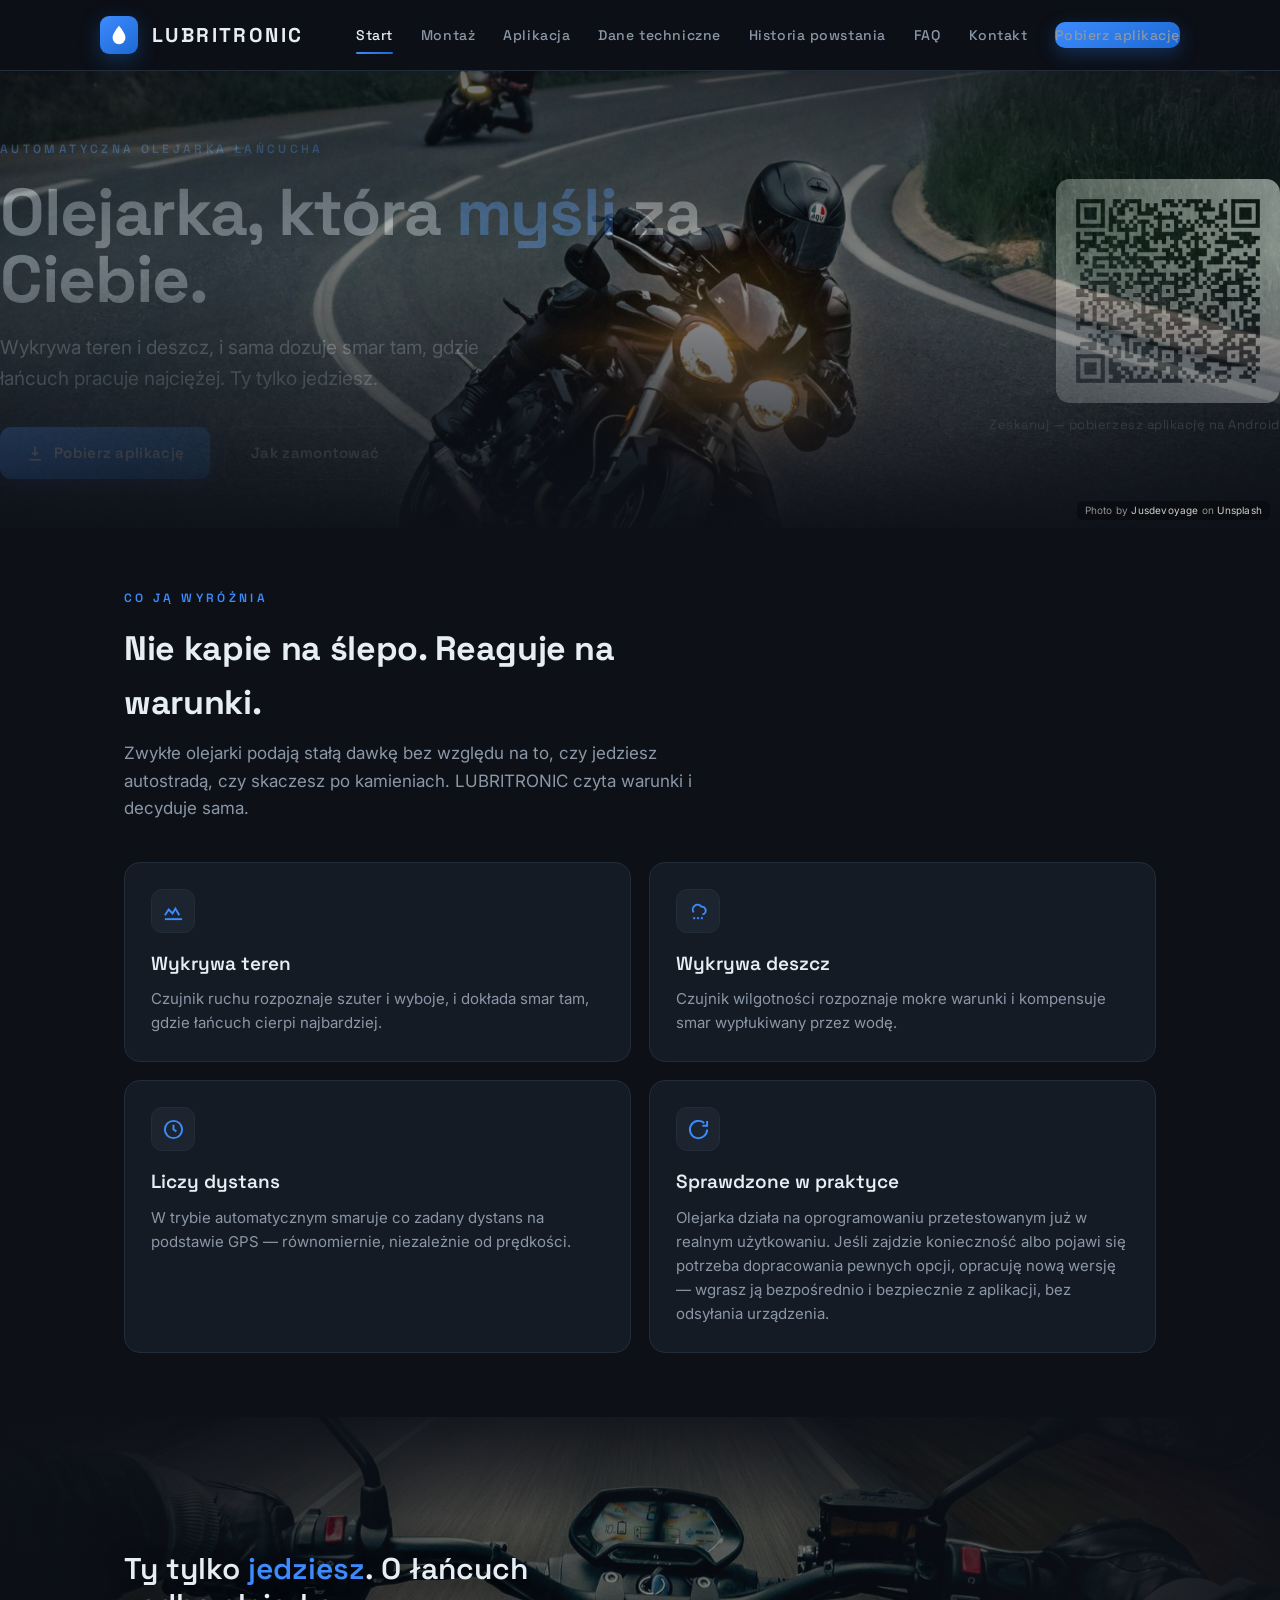
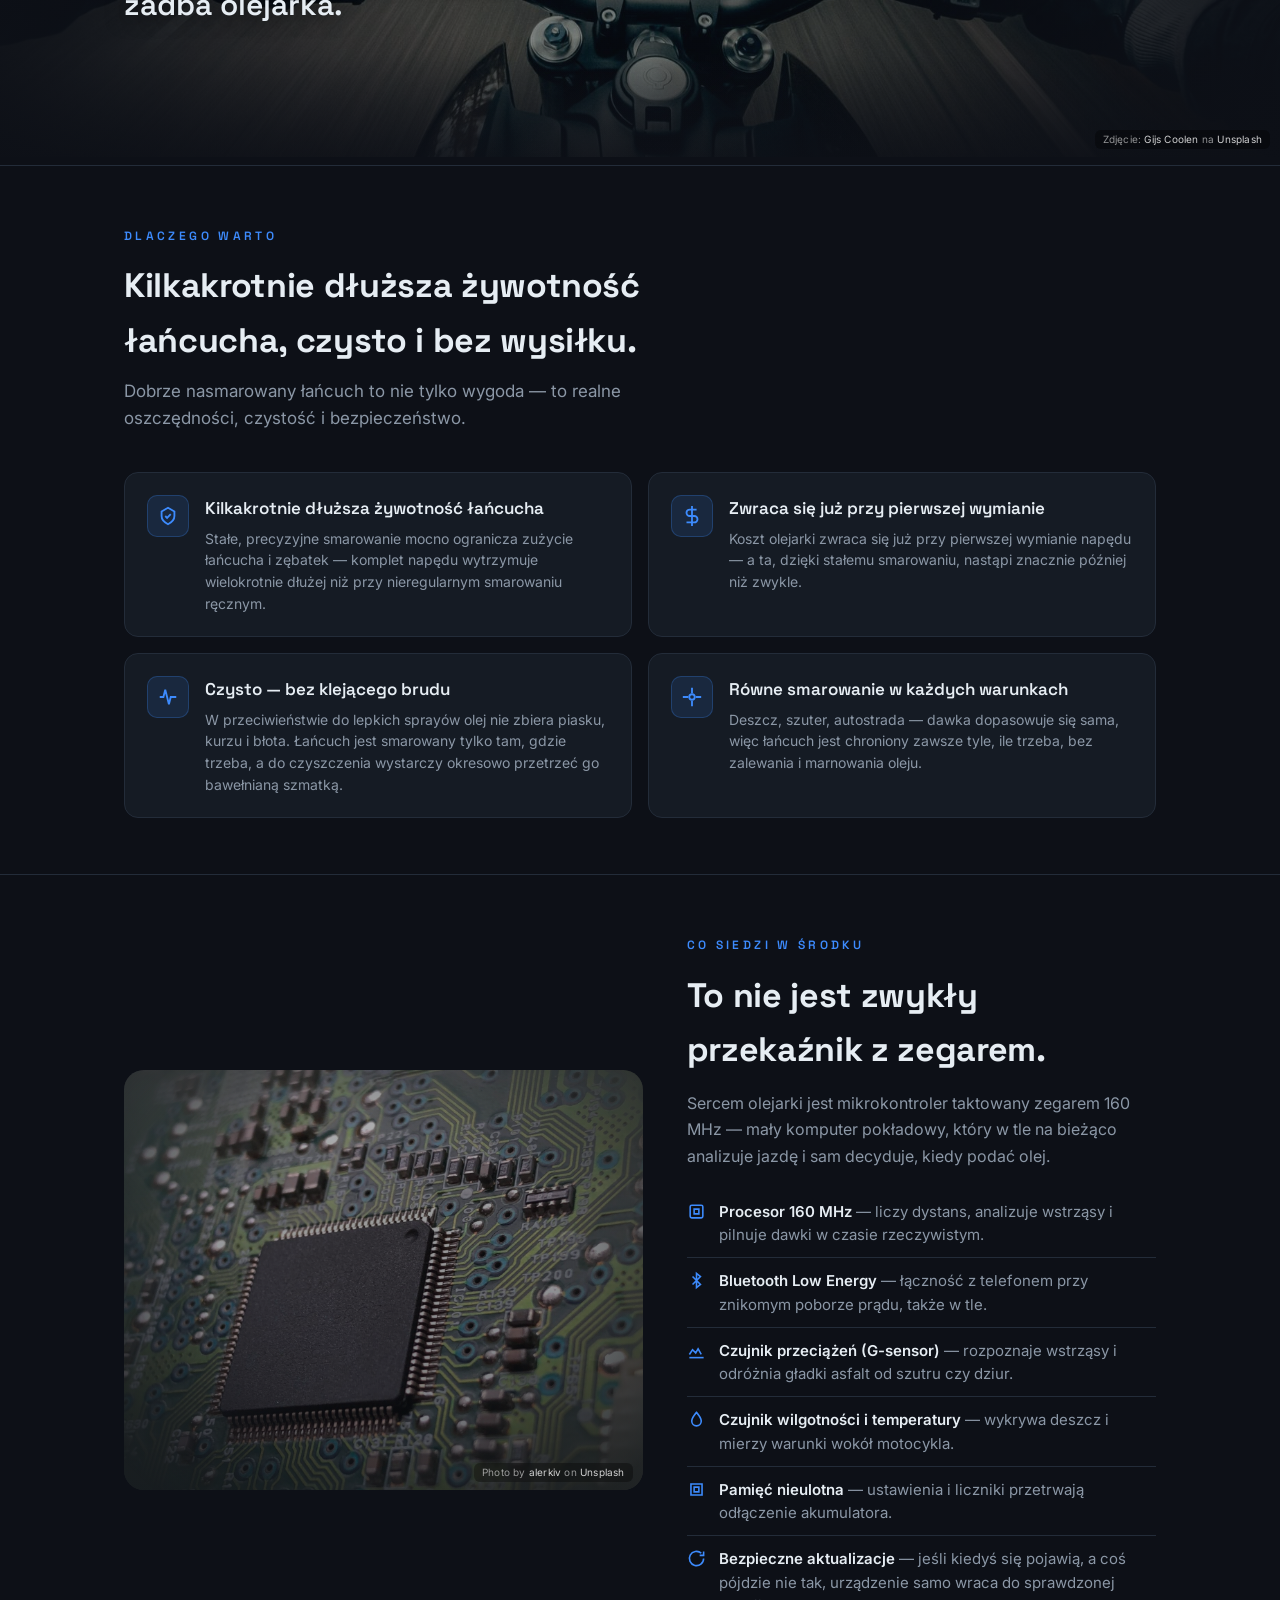
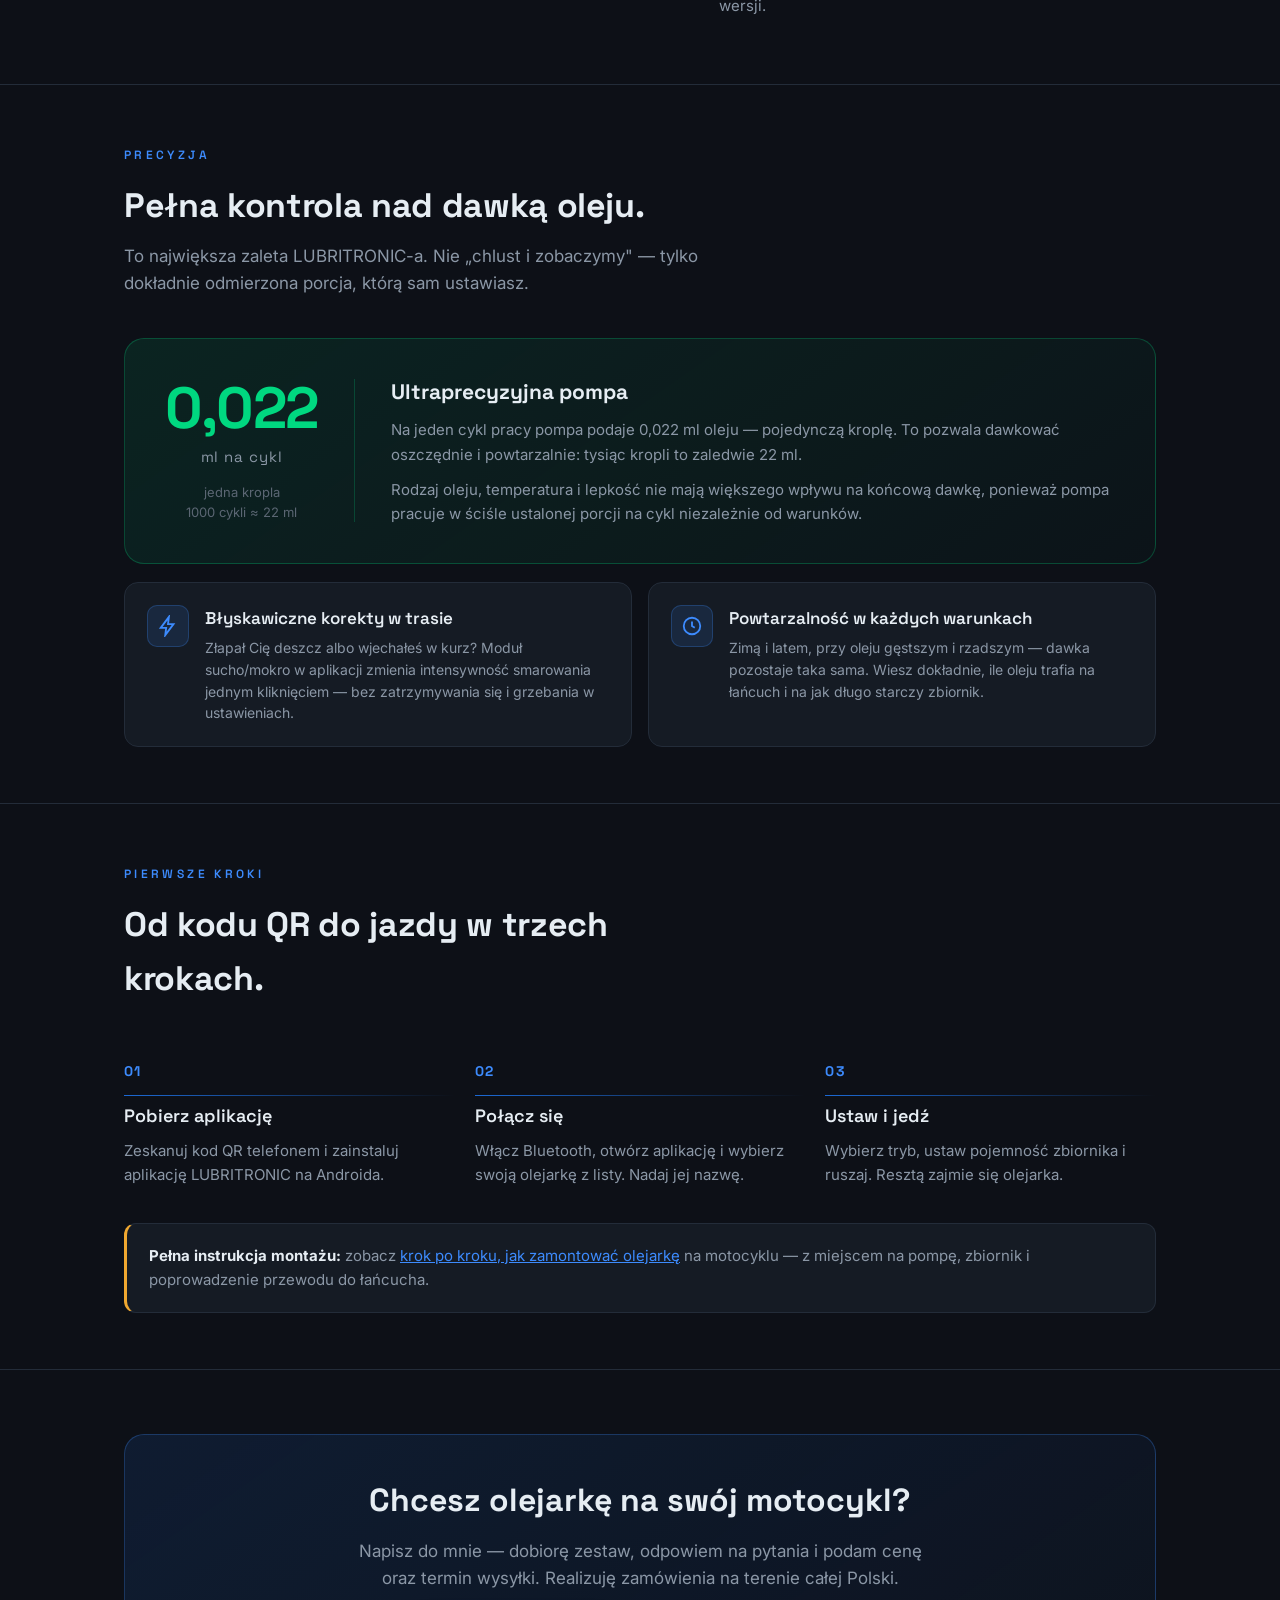
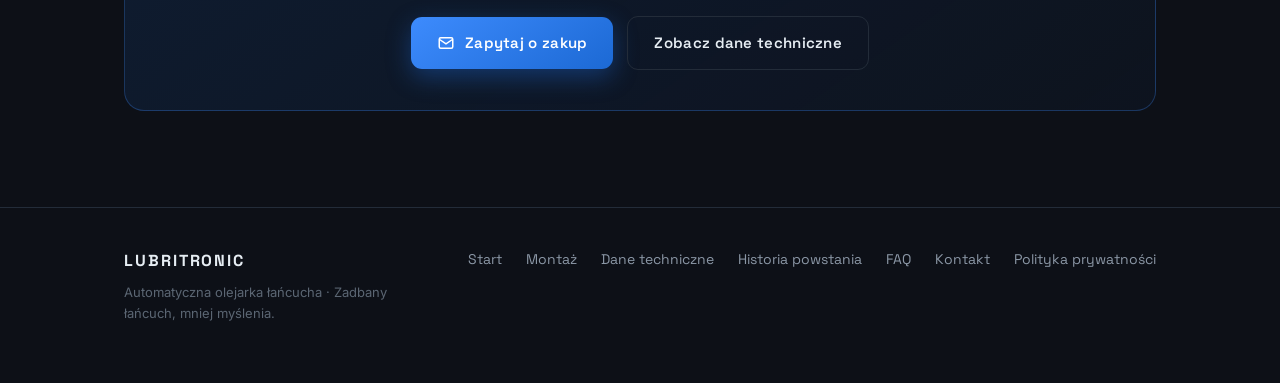
==== commit d1216421: "liczba pojedyncza, kolejnosc kompensacji, usuniete opinie" ====
--- a/index.html
+++ b/index.html
@@ -228,36 +228,9 @@
 
 <section class="section">
   <div class="wrap">
-    <div class="section-head reveal">
-      <span class="mono-eyebrow">Opinie</span>
-      <h2>Co mówią motocykliści.</h2>
-      <p>Pierwsze wrażenia użytkowników. Miejsce na Twoją opinię pojawi się tutaj wkrótce.</p>
-    </div>
-    <div class="reviews">
-      <div class="review placeholder reveal">
-        <div class="stars">★★★★★</div>
-        <p>Miejsce na opinię klienta — dodamy je, gdy pierwsze olejarki trafią w trasę.</p>
-        <div class="who">— wkrótce</div>
-      </div>
-      <div class="review placeholder reveal">
-        <div class="stars">★★★★★</div>
-        <p>Miejsce na opinię klienta — dodamy je, gdy pierwsze olejarki trafią w trasę.</p>
-        <div class="who">— wkrótce</div>
-      </div>
-      <div class="review placeholder reveal">
-        <div class="stars">★★★★★</div>
-        <p>Miejsce na opinię klienta — dodamy je, gdy pierwsze olejarki trafią w trasę.</p>
-        <div class="who">— wkrótce</div>
-      </div>
-    </div>
-  </div>
-</section>
-
-<section class="section">
-  <div class="wrap">
     <div class="buy-band reveal">
       <h2>Chcesz olejarkę na swój motocykl?</h2>
-      <p>Napisz do nas — dobierzemy zestaw, odpowiemy na pytania i podamy cenę oraz termin wysyłki. Realizujemy zamówienia na terenie całej Polski.</p>
+      <p>Napisz do mnie — dobiorę zestaw, odpowiem na pytania i podam cenę oraz termin wysyłki. Realizuję zamówienia na terenie całej Polski.</p>
       <div class="cta-row">
         <a class="btn btn-primary" href="kontakt.html">
           <svg viewBox="0 0 24 24" width="18" height="18" fill="none" stroke="#fff" stroke-width="2"><rect x="3" y="5" width="18" height="14" rx="2"/><path d="m3 7 9 6 9-6"/></svg>
